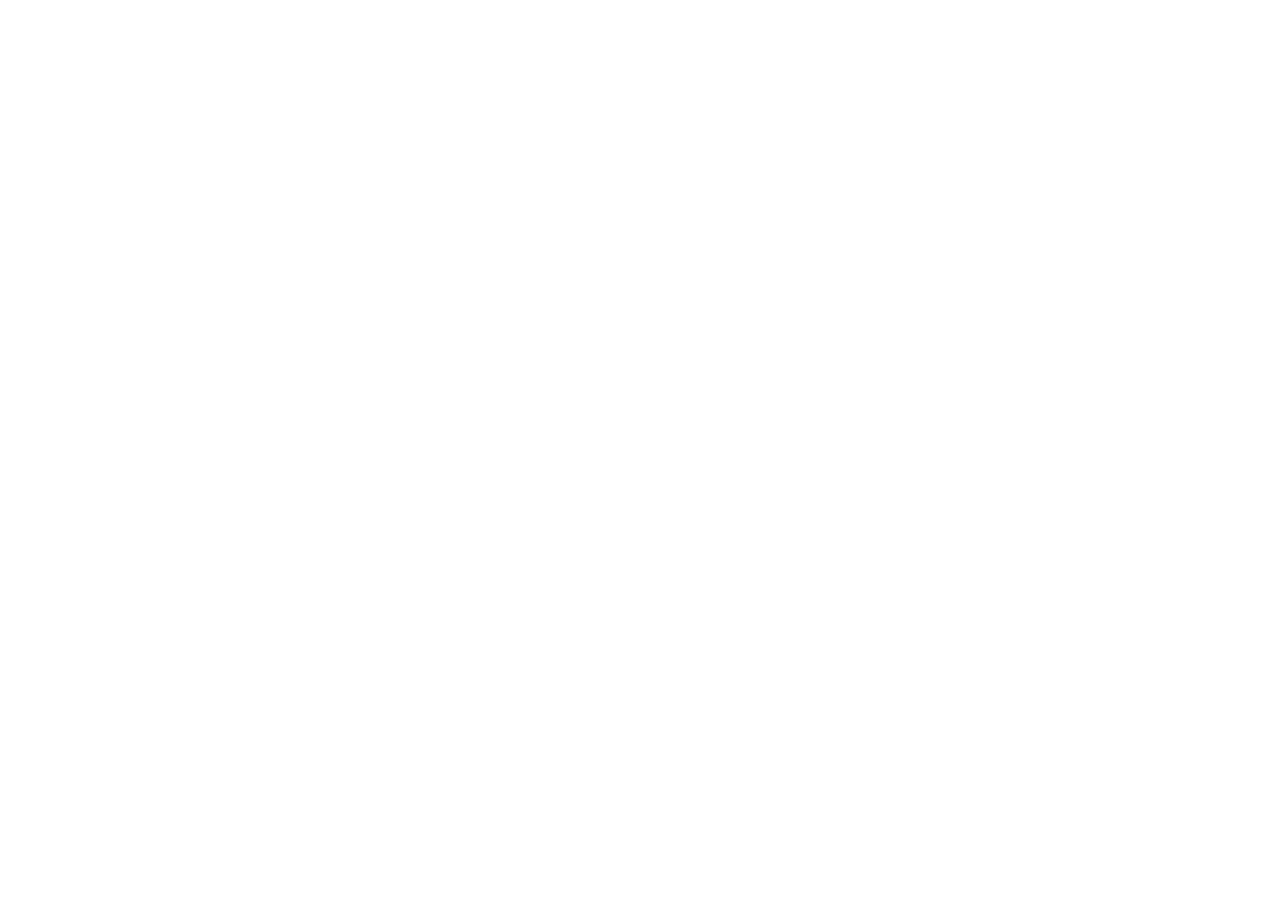
==== index.html @ 332cf7e0 "starter HTML file" ====
<!DOCTYPE html>
<html lang="en-US" id="page-top">
    <head>
        <meta http-equiv="Content-Type" content="text/html; charset=UTF-8">
        <title>Spark | A Single Page Microsite for Startups</title>
        <!-- stylesheets -->
        <link rel="stylesheet" href="" type="text/css">
        <!-- meta data -->
        <meta name="viewport" content="width=device-width, initial-scale=1.0">
        <meta name="description" content="Spark is a single page microsite for your startup, product or idea.">
        <!-- open graph data -->
        <meta property="og:type" content="website">
        <meta property="og:title" content="Spark - A Single Page Microsite for Startups">
        <meta property="og:description" content="Spark is a single page microsite for your startup, product or idea.">
        <meta property="og:url" content="http://spark.heavyheavy.com">
        <meta property="og:site_name" content="Spark">
        <meta property="og:image" content="">
        <!-- twitter card data -->
        <meta name="twitter:card" content="summary_large_image">
        <meta name="twitter:description" content="Spark is a single page microsite for your startup, product or idea.">
        <meta name="twitter:title" content="Spark - A Single Page Microsite for Startups">
        <meta name="twitter:site" content="@heavyheavyco">
        <meta name="twitter:domain" content="Heavy Heavy">
        <meta name="twitter:image:src" content="">
        <meta name="twitter:creator" content="@heavyheavyco">
        <!-- scripts -->
        <script src="" type="text/javascript"></script>
        <!-- Windows Mobile viewport patch -->
        <script>
            (function() {
                if (navigator.userAgent.match(/IEMobile\/10\.0/)) {
                    var msViewportStyle = document.createElement("style");
                    msViewportStyle.appendChild(
                        document.createTextNode("@-ms-viewport{width:auto!important}")
                    );
                    document.getElementsByTagName("head")[0].appendChild(msViewportStyle);
                }
            })();
        </script>
    </head>
    <body>
        
    </body>
</html>
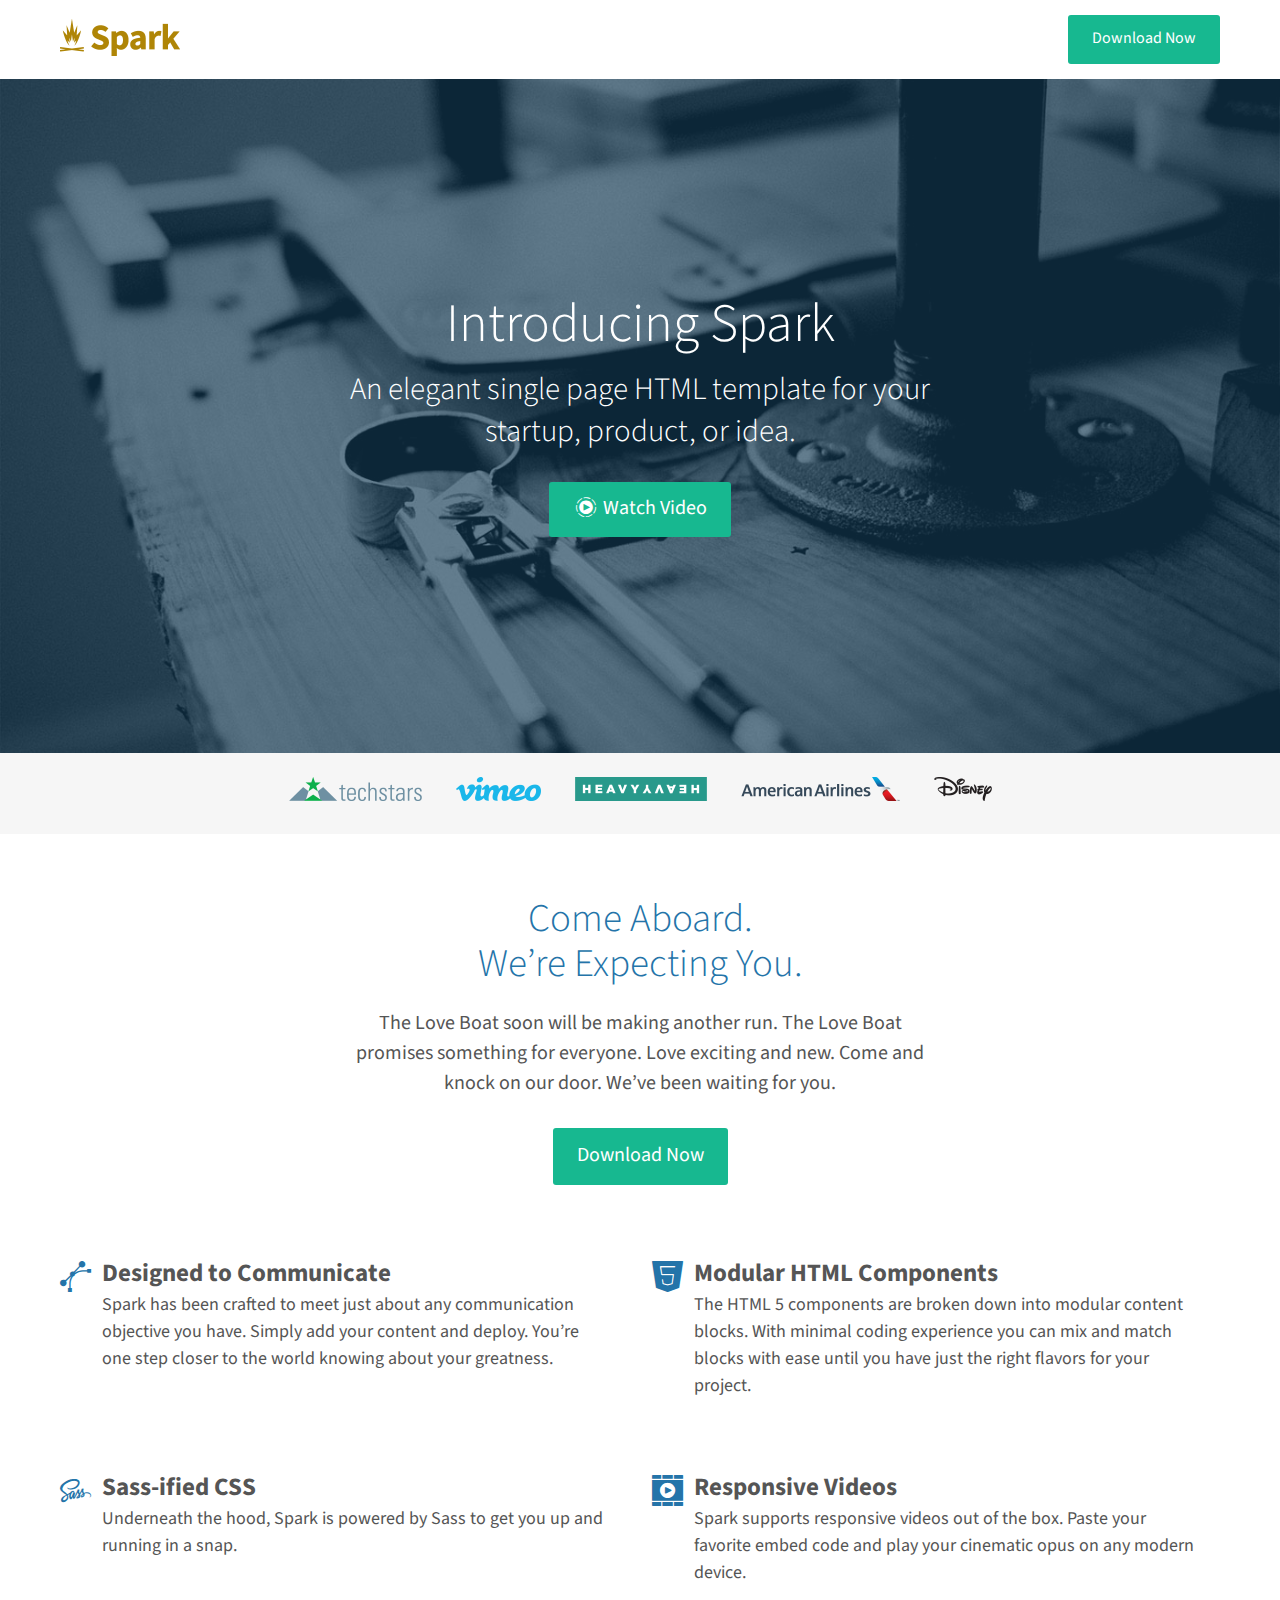
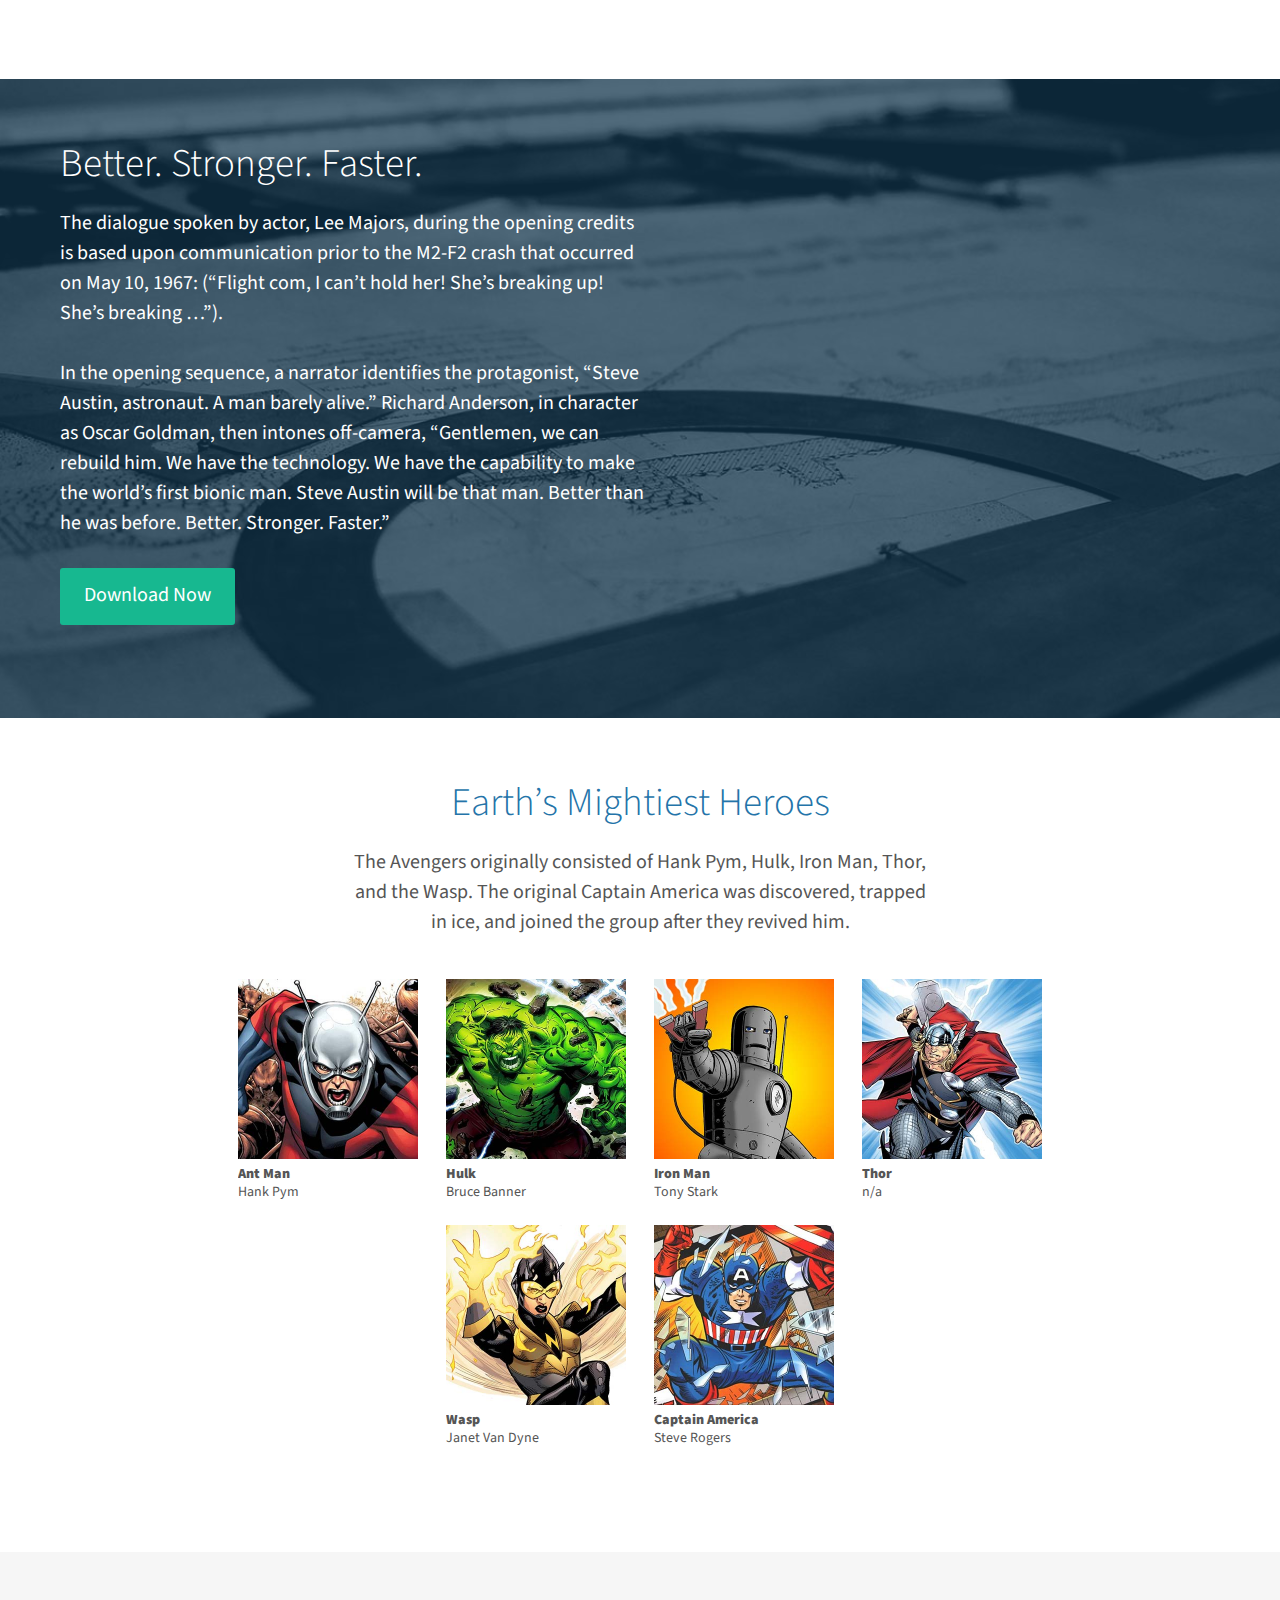
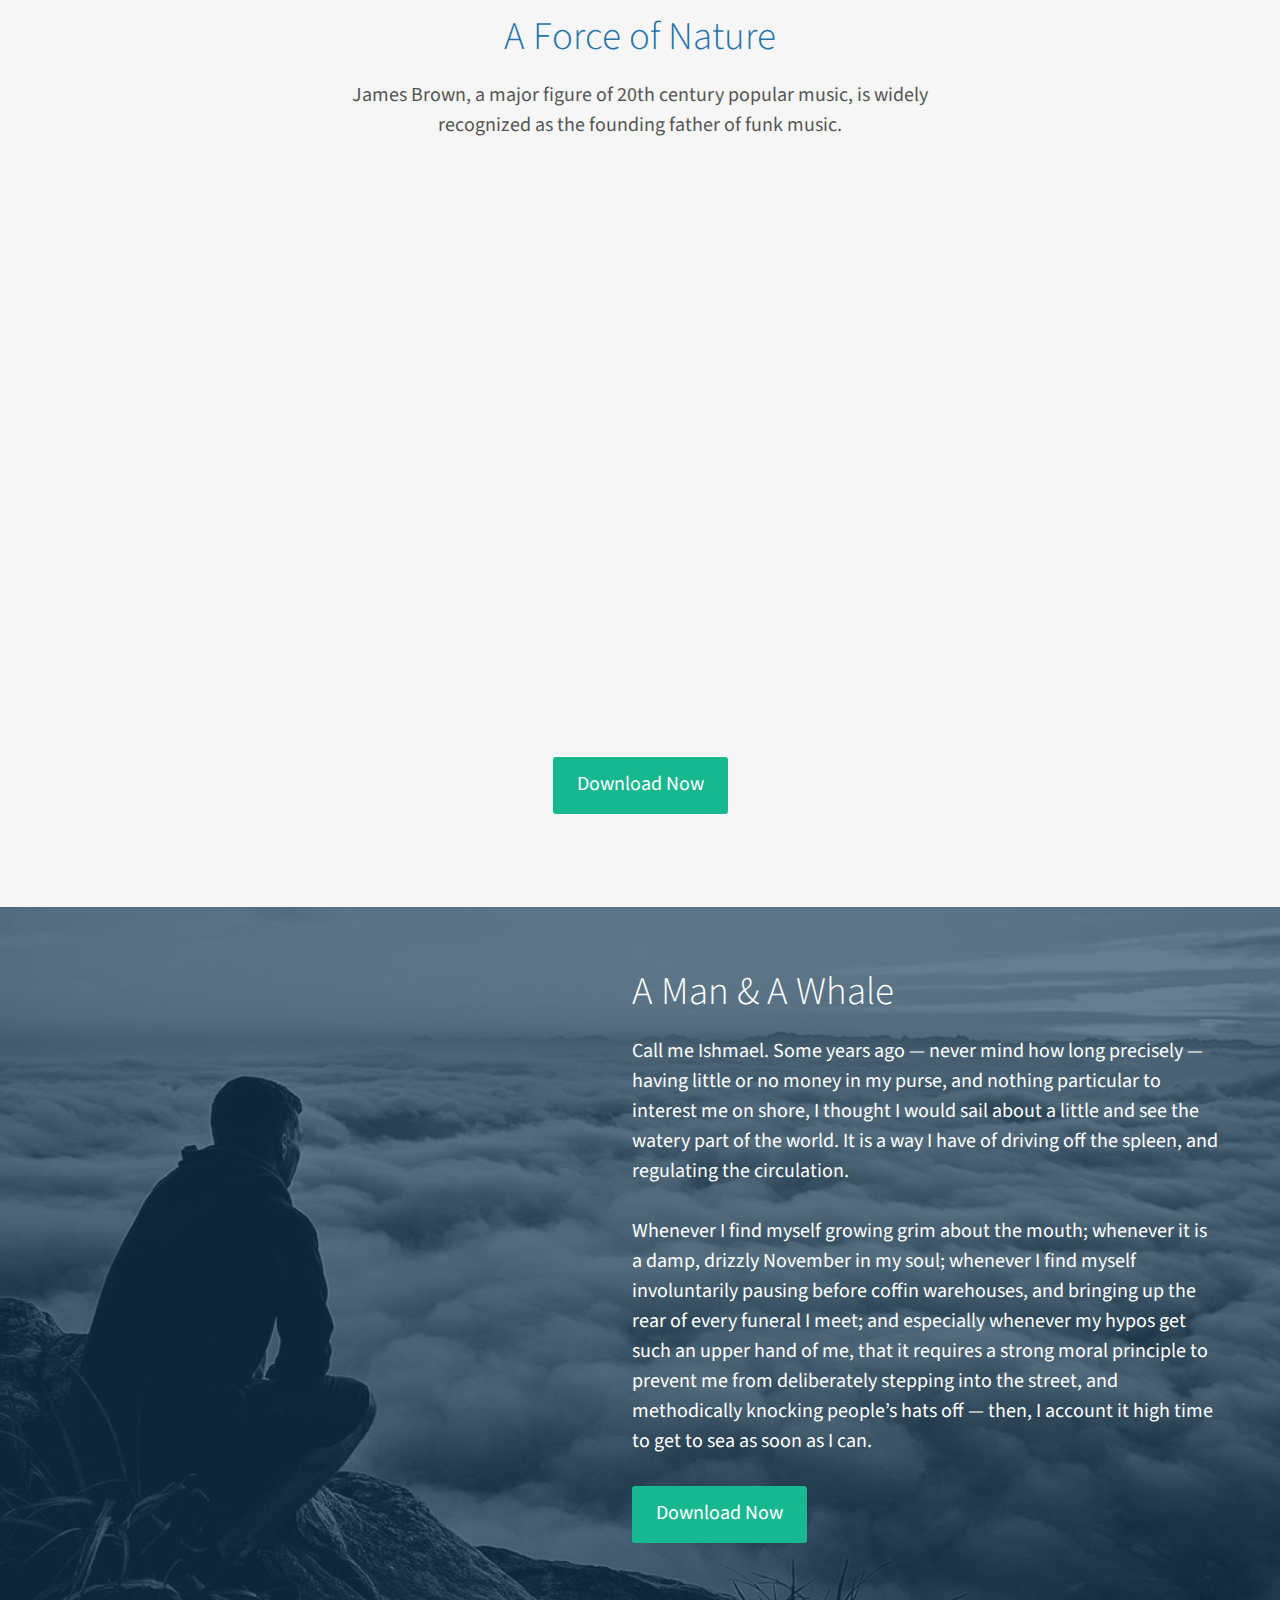
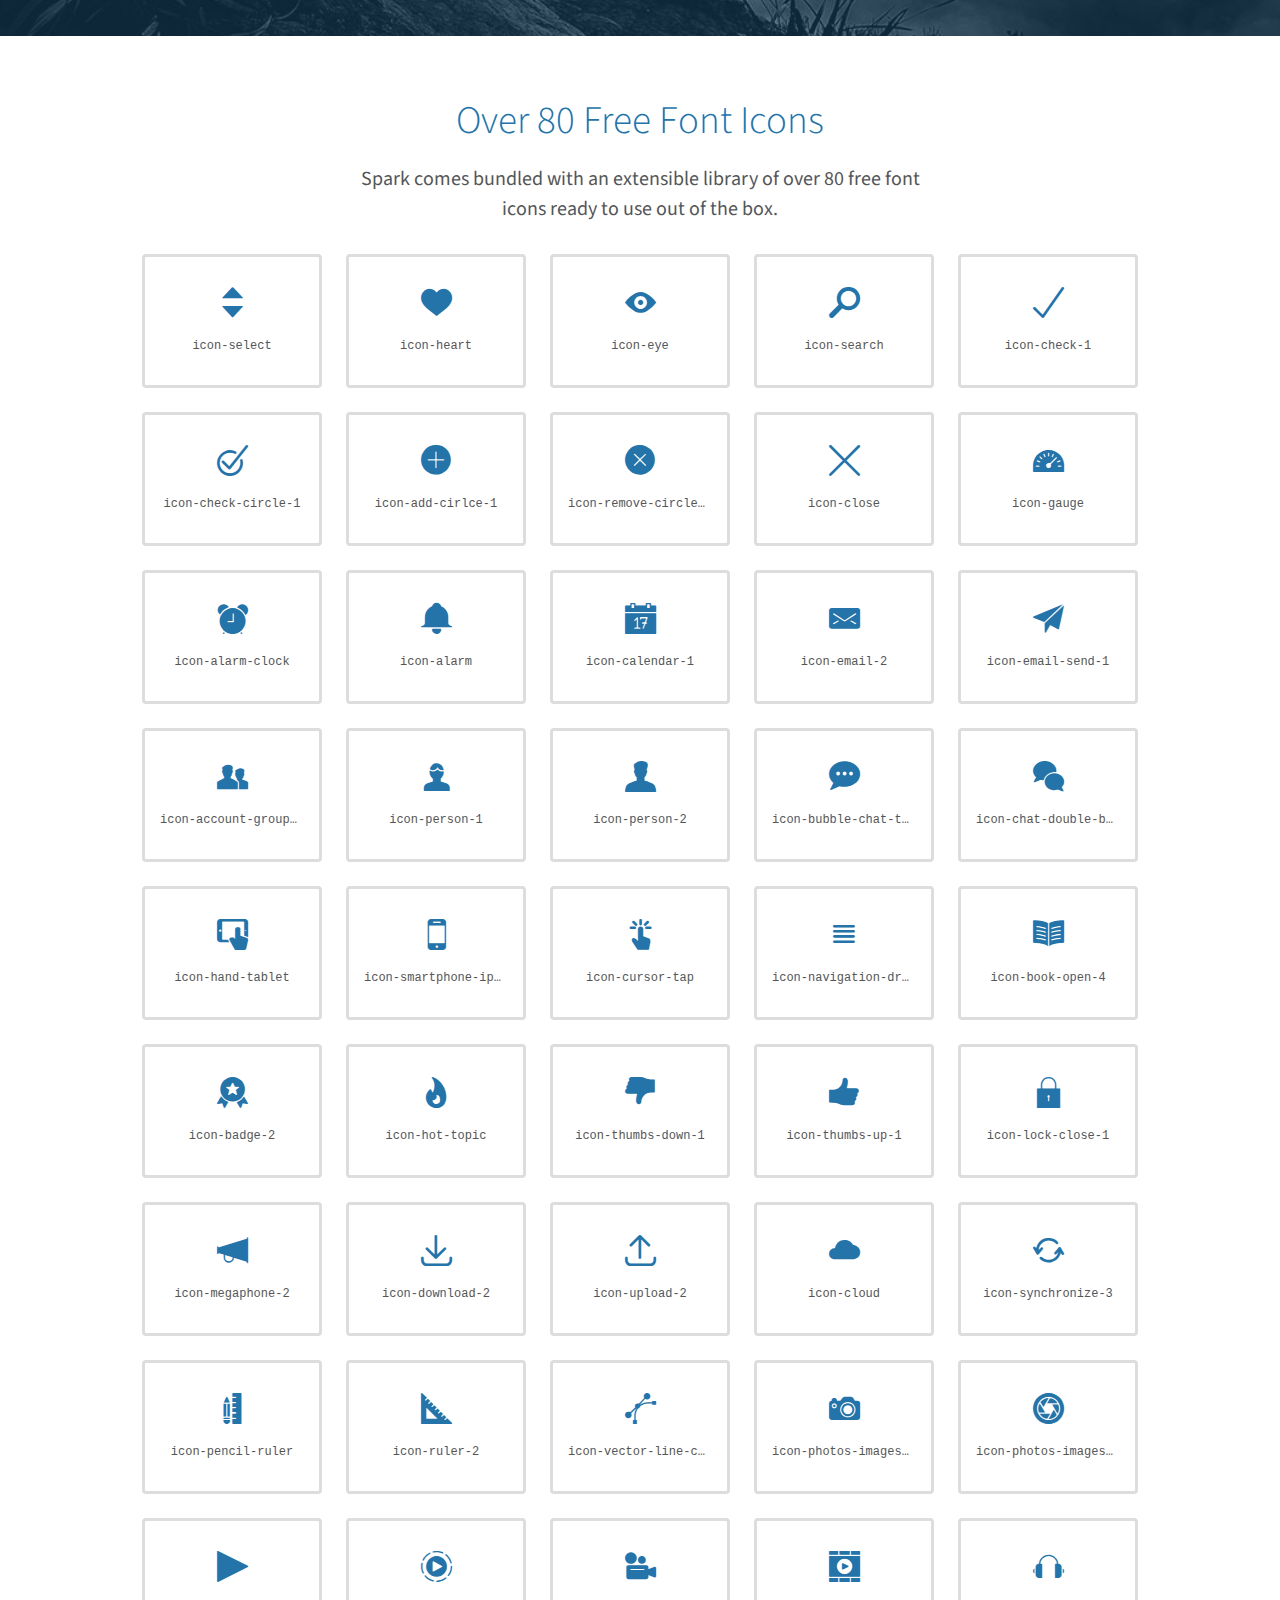
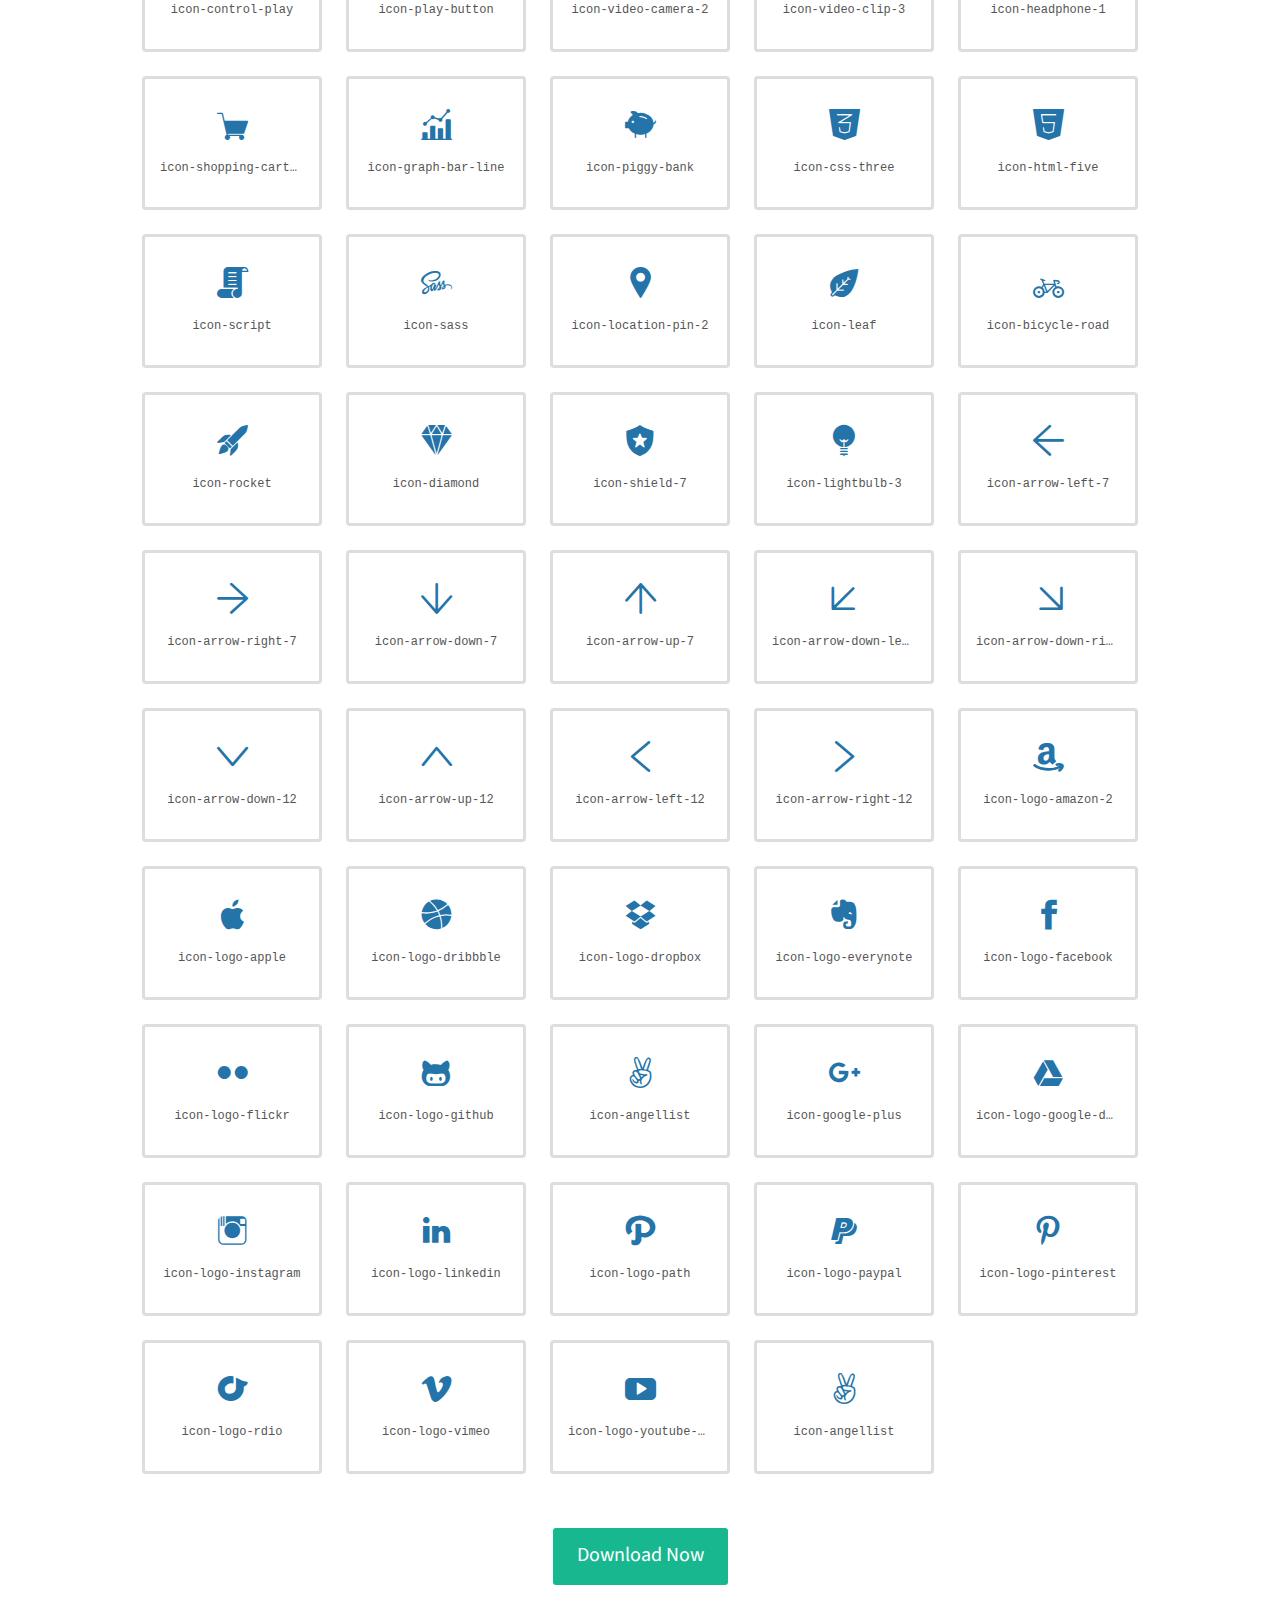
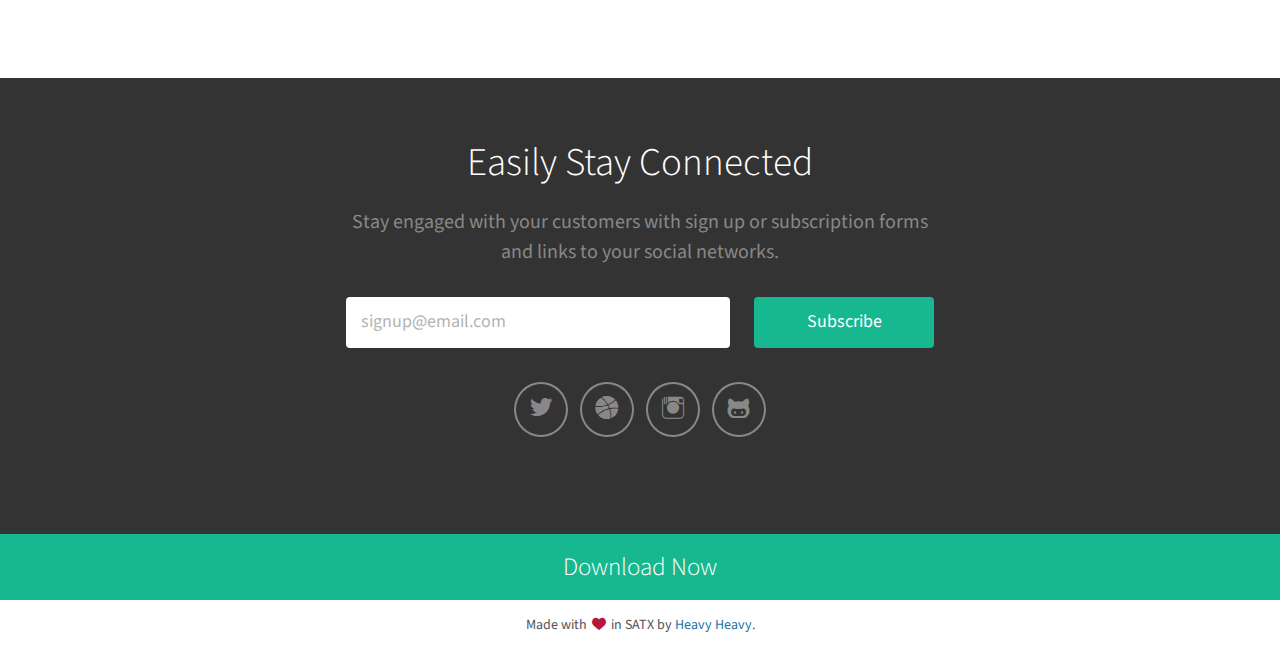
==== commit bfc78ae4: "spark v2 commit" ====
--- a/index.html
+++ b/index.html
@@ -4,7 +4,10 @@
         <meta http-equiv="Content-Type" content="text/html; charset=UTF-8">
         <title>Spark | A Single Page Microsite for Startups</title>
         <!-- stylesheets -->
-        <link rel="stylesheet" href="" type="text/css">
+        <link rel="stylesheet" href="assets/plugins/magnific-popup/magnific-popup.css" type="text/css">
+        <link rel="stylesheet" href="//fonts.googleapis.com/css?family=Source+Sans+Pro:400,300,400italic,700,700italic" type='text/css'>
+        <link rel="stylesheet" href="assets/fonts/sparkicons/style.css" type='text/css'>
+        <link rel="stylesheet" href="assets/css/main.min.css" type="text/css">
         <!-- meta data -->
         <meta name="viewport" content="width=device-width, initial-scale=1.0">
         <meta name="description" content="Spark is a single page microsite for your startup, product or idea.">
@@ -14,17 +17,17 @@
         <meta property="og:description" content="Spark is a single page microsite for your startup, product or idea.">
         <meta property="og:url" content="http://spark.heavyheavy.com">
         <meta property="og:site_name" content="Spark">
-        <meta property="og:image" content="">
+        <meta property="og:image" content="http://spark.heavyheavy.com/assets/images/img-og_spark-1200x628.jpg">
         <!-- twitter card data -->
         <meta name="twitter:card" content="summary_large_image">
         <meta name="twitter:description" content="Spark is a single page microsite for your startup, product or idea.">
         <meta name="twitter:title" content="Spark - A Single Page Microsite for Startups">
         <meta name="twitter:site" content="@heavyheavyco">
         <meta name="twitter:domain" content="Heavy Heavy">
-        <meta name="twitter:image:src" content="">
+        <meta name="twitter:image:src" content="http://spark.heavyheavy.com/assets/images/img-twitter_spark-1030x552.jpg">
         <meta name="twitter:creator" content="@heavyheavyco">
         <!-- scripts -->
-        <script src="" type="text/javascript"></script>
+        <script src="//ajax.googleapis.com/ajax/libs/jquery/1.11.3/jquery.min.js" type="text/javascript"></script>
         <!-- Windows Mobile viewport patch -->
         <script>
             (function() {
@@ -39,6 +42,637 @@
         </script>
     </head>
     <body>
-        
+        <!-- begin .site-header -->
+        <header role="banner" class="sm-chrome-gutter site-header">
+            <div class="masthead">
+                <a class="site-logo scroll-to" href="#page-top">Spark</a>
+                <a class="button primary-button masthead-button" href="https://github.com/erikford/spark" target="_blank">Download Now</a>
+            </div>
+        </header>
+        <!-- end .site-header -->
+
+        <!-- begin .hero-block -->
+        <section class="lrg-chrome-gutter hero-block">
+            <div class="hero-block-content">
+                <h1>Introducing Spark</h1>
+                <p>An elegant single page HTML template for your startup, product, or idea.</p>
+                <a class="button primary-button video-modal" href="https://vimeo.com/139011956"><span class="icon-play-button"></span> Watch Video</a>
+            </div>
+        </section>
+        <!-- end .hero-block -->
+
+        <!-- begin .logo-block -->
+        <section class="sm-chrome-gutter light-bg logo-block">
+            <ul class="logo-banner">
+                <li><img src="assets/images/logo_techstars-532x96.png" alt="Techstars"></li>
+                <li><img src="assets/images/logo_vimeo-340x96.png" alt="Vimeo"></li>
+                <li><img src="assets/images/logo_heavyheavy-528x96.png" alt="Heavy Heavy"></li>
+                <li><img src="assets/images/logo_americanairlines-636x96.png" alt="American Airlines"></li>
+                <li><img src="assets/images/logo_disney-232x96.png" alt="Disney"></li>
+            </ul>
+        </section>
+        <!-- end .logo-block -->
+
+        <!-- begin .center-block width .features-block -->
+        <section class="med-chrome-gutter center-block marcomm-content">
+            <div class="center-block-content">
+                <h2>Come Aboard.<br> We&rsquo;re Expecting You.</h2>
+                <p>The Love Boat soon will be making another run. The Love Boat promises something for everyone. Love exciting and new. Come and knock on our door. We&rsquo;ve been waiting for you.</p>
+                <p class="center-cta"><a class="button primary-button" href="https://github.com/erikford/spark" target="_blank">Download Now</a></p>
+                <!--<p>When the odds are against him and there is dangerous work to do, you bet your life Speed Racer he will see it through.</p>-->
+                <!--<p>In a freak mishap Ranger 3 and its pilot, Captain William Buck Rogers, are blown out of their trajectory into an orbit which freezes his life support systems and returns Buck Rogers to Earth five-hundred years later.</p>-->
+            </div>
+            <div class="features-block">
+                <div class="feature-item">
+                    <span class="icon-vector-line-curve"></span>
+                    <h3>Designed to Communicate</h3>
+                    <p>Spark has been crafted to meet just about any communication objective you have. Simply add your content and deploy. You&rsquo;re one step closer to the world knowing about your greatness.</p>
+                </div>
+                <div class="feature-item">
+                    <span class="icon-html-five"></span>
+                    <h3>Modular HTML Components</h3>
+                    <p>The HTML 5 components are broken down into modular content blocks. With minimal coding experience you can mix and match blocks with ease until you have just the right flavors for your project.</p>
+                </div>
+                <div class="feature-item">
+                    <span class="icon-sass"></span>
+                    <h3>Sass-ified CSS</h3>
+                    <p>Underneath the hood, Spark is powered by Sass to get you up and running in a snap.</p>
+                </div>
+                <div class="feature-item">
+                    <span class="icon-video-clip-3"></span>
+                    <h3>Responsive Videos</h3>
+                    <p>Spark supports responsive videos out of the box. Paste your favorite embed code and play your cinematic opus on any modern device.</p>
+                </div>
+            </div>
+        </section>
+        <!-- end .center-block -->
+
+        <!-- begin .left-block -->
+        <section class="med-chrome-gutter photo-bg left-block left-photo-bg marcomm-content">
+            <div class="left-block-content">
+                <h2>Better. Stronger. Faster.</h2>
+                <p>The dialogue spoken by actor, Lee Majors, during the opening credits is based upon communication prior to the M2-F2 crash that occurred on May 10, 1967: (<q>Flight com, I can&rsquo;t hold her! She&rsquo;s breaking up! She&rsquo;s breaking &hellip;</q>).</p>
+                <p>In the opening sequence, a narrator identifies the protagonist, <q>Steve Austin, astronaut. A man barely alive.</q> Richard Anderson, in character as Oscar Goldman, then intones off-camera, <q>Gentlemen, we can rebuild him. We have the technology. We have the capability to make the world&rsquo;s first bionic man. Steve Austin will be that man. Better than he was before. Better. Stronger. Faster.</q></p>
+                <p><a class="button primary-button" href="https://github.com/erikford/spark" target="_blank">Download Now</a></p>
+            </div>
+        </section>
+        <!-- end .left-block -->
+
+        <!-- begin .center-block with .team-block -->
+        <section class="med-chrome-gutter center-block marcomm-content">
+            <div class="center-block-content">
+                <h2>Earth&rsquo;s Mightiest Heroes</h2>
+                <p>The Avengers originally consisted of Hank Pym, Hulk, Iron Man, Thor, and the Wasp. The original Captain America was discovered, trapped in ice, and joined the group after they revived him.</p>
+            </div>
+            <ul class="team-block">
+                <li>
+                    <img src="assets/images/ant_man-360x360.jpg" alt="Ant Man">
+                    <span class="team-name">Ant Man</span>
+                    <span class="team-title">Hank Pym</span>
+                </li>
+                <li>
+                    <img src="assets/images/hulk-360x360.jpg" alt="Hulk">
+                    <span class="team-name">Hulk</span>
+                    <span class="team-title">Bruce Banner</span>
+                </li>
+                <li>
+                    <img src="assets/images/iron_man-360x360.jpg" alt="Iron Man">
+                    <span class="team-name">Iron Man</span>
+                    <span class="team-title">Tony Stark</span>
+                </li>
+                <li>
+                    <img src="assets/images/thor-360x360.jpg" alt="Thor">
+                    <span class="team-name">Thor</span>
+                    <span class="team-title">n/a</span>
+                </li>
+                <li>
+                    <img src="assets/images/wasp-360x360.jpg" alt="Wasp">
+                    <span class="team-name">Wasp</span>
+                    <span class="team-title">Janet Van Dyne</span>
+                </li>
+                <li>
+                    <img src="assets/images/captain_america-360x360.jpg" alt="Captain America">
+                    <span class="team-name">Captain America</span>
+                    <span class="team-title">Steve Rogers</span>
+                </li>
+            </ul>
+        </section>
+        <!-- end .center-block with .team-block -->
+
+        <!-- begin .center-block with .video-block -->
+        <section class="med-chrome-gutter light-bg center-block marcomm-content">
+            <div class="center-block-content">
+                <h2>A Force of Nature</h2>
+                <p>James Brown, a major figure of 20th century popular music, is widely recognized as the founding father of funk music.</p>
+            </div>
+            <div class="vid-block">
+                <iframe src="https://player.vimeo.com/video/45052672" width="500" height="281" frameborder="0" webkitallowfullscreen mozallowfullscreen allowfullscreen></iframe>
+            </div>
+            <p class="center-cta"><a class="button primary-button" href="https://github.com/erikford/spark" target="_blank">Download Now</a></p>
+        </section>
+        <!-- end .center-block with .video-block -->
+
+        <!-- begin .right-block -->
+        <section class="med-chrome-gutter photo-bg right-block right-photo-bg marcomm-content">
+            <div class="right-block-container">
+                <div class="right-block-content">
+                    <h2>A Man &amp; A Whale</h2>
+                    <p>Call me Ishmael. Some years ago &mdash; never mind how long precisely &mdash; having little or no money in my purse, and nothing particular to interest me on shore, I thought I would sail about a little and see the watery part of the world. It is a way I have of driving off the spleen, and regulating the circulation.</p>
+                    <p>Whenever I find myself growing grim about the mouth; whenever it is a damp, drizzly November in my soul; whenever I find myself involuntarily pausing before coffin warehouses, and bringing up the rear of every funeral I meet; and especially whenever my hypos get such an upper hand of me, that it requires a strong moral principle to prevent me from deliberately stepping into the street, and methodically knocking people&rsquo;s hats off &mdash; then, I account it high time to get to sea as soon as I can.</p>
+                    <p><a class="button primary-button" href="https://github.com/erikford/spark" target="_blank">Download Now</a></p>
+                </div>
+            </div>
+        </section>
+        <!-- end .right-block -->
+
+        <!-- begin .center-block with .small-grid-block -->
+        <section class="med-chrome-gutter center-block marcomm-content">
+            <div class="center-block-content">
+                <h2>Over 80 Free Font Icons</h2>
+                <p>Spark comes bundled with an extensible library of over 80 free font icons ready to use out of the box.</p>
+            </div>
+            <ul class="demo-icon-block small-grid-block">
+                <li>
+                    <span class="icon-select"></span>
+                    <span class="screen-reader-text">Select</span>
+                    <span class="demo-code">icon-select</span>
+                </li>
+                <li>
+                    <span class="icon-heart"></span>
+                    <span class="screen-reader-text">Heart</span>
+                    <span class="demo-code">icon-heart</span>
+                </li>
+                <li>
+                    <span class="icon-eye"></span>
+                    <span class="screen-reader-text">Eye</span>
+                    <span class="demo-code">icon-eye</span>
+                </li>
+                <li>
+                    <span class="icon-search"></span>
+                    <span class="screen-reader-text">Search</span>
+                    <span class="demo-code">icon-search</span>
+                </li>
+                <li>
+                    <span class="icon-check-1"></span>
+                    <span class="screen-reader-text">Check 1</span>
+                    <span class="demo-code">icon-check-1</span>
+                </li>
+                <li>
+                    <span class="icon-check-circle-1"></span>
+                    <span class="screen-reader-text">Check Circl 1</span>
+                    <span class="demo-code">icon-check-circle-1</span>
+                </li>
+                <li>
+                    <span class="icon-add-circle-1"></span>
+                    <span class="screen-reader-text">Add Circle 1</span>
+                    <span class="demo-code">icon-add-cirlce-1</span>
+                </li>
+                <li>
+                    <span class="icon-remove-circle-1"></span>
+                    <span class="screen-reader-text">Remove Circle 1</span>
+                    <span class="demo-code">icon-remove-circle-1</span>
+                </li>
+                <li>
+                    <span class="icon-close"></span>
+                    <span class="screen-reader-text">Close</span>
+                    <span class="demo-code">icon-close</span>
+                </li>
+                <li>
+                    <span class="icon-gauge"></span>
+                    <span class="screen-reader-text">Gauge</span>
+                    <span class="demo-code">icon-gauge</span>
+                </li>
+                <li>
+                    <span class="icon-alarm-clock"></span>
+                    <span class="screen-reader-text">Alarm Clock</span>
+                    <span class="demo-code">icon-alarm-clock</span>
+                </li>
+                <li>
+                    <span class="icon-alarm"></span>
+                    <span class="screen-reader-text">Alarm</span>
+                    <span class="demo-code">icon-alarm</span>
+                </li>
+                <li>
+                    <span class="icon-calendar-1"></span>
+                    <span class="screen-reader-text">Calendar 1</span>
+                    <span class="demo-code">icon-calendar-1</span>
+                </li>
+                <li>
+                    <span class="icon-email-2"></span>
+                    <span class="screen-reader-text">Email 2</span>
+                    <span class="demo-code">icon-email-2</span>
+                </li>
+                <li>
+                    <span class="icon-email-send-1"></span>
+                    <span class="screen-reader-text">Email Send 1</span>
+                    <span class="demo-code">icon-email-send-1</span>
+                </li>
+                <li>
+                    <span class="icon-account-group-5"></span>
+                    <span class="screen-reader-text">Account Group 5</span>
+                    <span class="demo-code">icon-account-group-5</span>
+                </li>
+                <li>
+                    <span class="icon-person-1"></span>
+                    <span class="screen-reader-text">Person 1</span>
+                    <span class="demo-code">icon-person-1</span>
+                </li>
+                <li>
+                    <span class="icon-person-2"></span>
+                    <span class="screen-reader-text">Person 2</span>
+                    <span class="demo-code">icon-person-2</span>
+                </li>
+                <li>
+                    <span class="icon-bubble-chat-typing-3"></span>
+                    <span class="screen-reader-text">Bubble Chat Typing 3</span>
+                    <span class="demo-code">icon-bubble-chat-typing-3</span>
+                </li>
+                <li>
+                    <span class="icon-chat-double-bubble-4"></span>
+                    <span class="screen-reader-text">Chat Double Bubble 4</span>
+                    <span class="demo-code">icon-chat-double-bubble-4</span>
+                </li>
+                <li>
+                    <span class="icon-hand-tablet"></span>
+                    <span class="screen-reader-text">Hand Tablet</span>
+                    <span class="demo-code">icon-hand-tablet</span>
+                </li>
+                <li>
+                    <span class="icon-smartphone-iphone"></span>
+                    <span class="screen-reader-text">Smartphone iPhone</span>
+                    <span class="demo-code">icon-smartphone-iphone</span>
+                </li>
+                <li>
+                    <span class="icon-cursor-tap"></span>
+                    <span class="screen-reader-text">Cursor Tap</span>
+                    <span class="demo-code">icon-cursor-tap</span>
+                </li>
+                <li>
+                    <span class="icon-navigation-drawer-1"></span>
+                    <span class="screen-reader-text">Navigation Drawer 1</span>
+                    <span class="demo-code">icon-navigation-drawer-1</span>
+                </li>
+                <li>
+                    <span class="icon-book-open-4"></span>
+                    <span class="screen-reader-text">Book Open 4</span>
+                    <span class="demo-code">icon-book-open-4</span>
+                </li>
+                <li>
+                    <span class="icon-badge-2"></span>
+                    <span class="screen-reader-text">Badge 2</span>
+                    <span class="demo-code">icon-badge-2</span>
+                </li>
+                <li>
+                    <span class="icon-hot-topic"></span>
+                    <span class="screen-reader-text">Hot Topic</span>
+                    <span class="demo-code">icon-hot-topic</span>
+                </li>
+                <li>
+                    <span class="icon-thumbs-down-1"></span>
+                    <span class="screen-reader-text">Thumbs Down 1</span>
+                    <span class="demo-code">icon-thumbs-down-1</span>
+                </li>
+                <li>
+                    <span class="icon-thumbs-up-1"></span>
+                    <span class="screen-reader-text">Thumbs Up 1</span>
+                    <span class="demo-code">icon-thumbs-up-1</span>
+                </li>
+                <li>
+                    <span class="icon-lock-close-1"></span>
+                    <span class="screen-reader-text">Lock Close 1</span>
+                    <span class="demo-code">icon-lock-close-1</span>
+                </li>
+                <li>
+                    <span class="icon-megaphone-2"></span>
+                    <span class="screen-reader-text">Megaphone 2</span>
+                    <span class="demo-code">icon-megaphone-2</span>
+                </li>
+                <li>
+                    <span class="icon-download-2"></span>
+                    <span class="screen-reader-text">Download 2</span>
+                    <span class="demo-code">icon-download-2</span>
+                </li>
+                <li>
+                    <span class="icon-upload-2"></span>
+                    <span class="screen-reader-text">Upload 2</span>
+                    <span class="demo-code">icon-upload-2</span>
+                </li>
+                <li>
+                    <span class="icon-cloud"></span>
+                    <span class="screen-reader-text">Cloud</span>
+                    <span class="demo-code">icon-cloud</span>
+                </li>
+                <li>
+                    <span class="icon-synchronize-3"></span>
+                    <span class="screen-reader-text">Synchronize 3</span>
+                    <span class="demo-code">icon-synchronize-3</span>
+                </li>
+                <li>
+                    <span class="icon-pencil-ruler"></span>
+                    <span class="screen-reader-text">Pencil Ruler</span>
+                    <span class="demo-code">icon-pencil-ruler</span>
+                </li>
+                <li>
+                    <span class="icon-ruler-2"></span>
+                    <span class="screen-reader-text">Ruler 2</span>
+                    <span class="demo-code">icon-ruler-2</span>
+                </li>
+                <li>
+                    <span class="icon-vector-line-curve"></span>
+                    <span class="screen-reader-text">Vector Line Curve</span>
+                    <span class="demo-code">icon-vector-line-curve</span>
+                </li>
+                <li>
+                    <span class="icon-photos-images_camera-2"></span>
+                    <span class="screen-reader-text">Photos Images Camera 2</span>
+                    <span class="demo-code">icon-photos-images_camera-2</span>
+                </li>
+                <li>
+                    <span class="icon-photos-images_exposure-level"></span>
+                    <span class="screen-reader-text">Photos Images Exposure Level</span>
+                    <span class="demo-code">icon-photos-images_exposure-level</span>
+                </li>
+                <li>
+                    <span class="icon-control-play"></span>
+                    <span class="screen-reader-text">Control Play</span>
+                    <span class="demo-code">icon-control-play</span>
+                </li>
+                <li>
+                    <span class="icon-play-button"></span>
+                    <span class="screen-reader-text">Play Button</span>
+                    <span class="demo-code">icon-play-button</span>
+                </li>
+                <li>
+                    <span class="icon-video-camera-2"></span>
+                    <span class="screen-reader-text">Video Camera 2</span>
+                    <span class="demo-code">icon-video-camera-2</span>
+                </li>
+                <li>
+                    <span class="icon-video-clip-3"></span>
+                    <span class="screen-reader-text">Video Clip 3</span>
+                    <span class="demo-code">icon-video-clip-3</span>
+                </li>
+                <li>
+                    <span class="icon-headphone-1"></span>
+                    <span class="screen-reader-text">Headphone 1</span>
+                    <span class="demo-code">icon-headphone-1</span>
+                </li>
+                <li>
+                    <span class="icon-shopping-cart-4"></span>
+                    <span class="screen-reader-text">Shopping Cart 4</span>
+                    <span class="demo-code">icon-shopping-cart-4</span>
+                </li>
+                <li>
+                    <span class="icon-graph-bar-line"></span>
+                    <span class="screen-reader-text">Graph Bar Line</span>
+                    <span class="demo-code">icon-graph-bar-line</span>
+                </li>
+                <li>
+                    <span class="icon-piggy-bank"></span>
+                    <span class="screen-reader-text">Piggy Bank</span>
+                    <span class="demo-code">icon-piggy-bank</span>
+                </li>
+                <li>
+                    <span class="icon-css-three"></span>
+                    <span class="screen-reader-text">CSS 3</span>
+                    <span class="demo-code">icon-css-three</span>
+                </li>
+                <li>
+                    <span class="icon-html-five"></span>
+                    <span class="screen-reader-text">HTML 5</span>
+                    <span class="demo-code">icon-html-five</span>
+                </li>
+                <li>
+                    <span class="icon-script"></span>
+                    <span class="screen-reader-text">Script</span>
+                    <span class="demo-code">icon-script</span>
+                </li>
+                <li>
+                    <span class="icon-sass"></span>
+                    <span class="screen-reader-text">Sass</span>
+                    <span class="demo-code">icon-sass</span>
+                </li>
+                <li>
+                    <span class="icon-location-pin-2"></span>
+                    <span class="screen-reader-text">Location Pin 2</span>
+                    <span class="demo-code">icon-location-pin-2</span>
+                </li>
+                <li>
+                    <span class="icon-leaf"></span>
+                    <span class="screen-reader-text">Leaf</span>
+                    <span class="demo-code">icon-leaf</span>
+                </li>
+                <li>
+                    <span class="icon-bicycle-road"></span>
+                    <span class="screen-reader-text">Bicycle Road</span>
+                    <span class="demo-code">icon-bicycle-road</span>
+                </li>
+                <li>
+                    <span class="icon-rocket"></span>
+                    <span class="screen-reader-text">Rocket</span>
+                    <span class="demo-code">icon-rocket</span>
+                </li>
+                <li>
+                    <span class="icon-diamond"></span>
+                    <span class="screen-reader-text">Diamond</span>
+                    <span class="demo-code">icon-diamond</span>
+                </li>
+                <li>
+                    <span class="icon-shield-7"></span>
+                    <span class="screen-reader-text">Shield 7</span>
+                    <span class="demo-code">icon-shield-7</span>
+                </li>
+                <li>
+                    <span class="icon-lightbulb-3"></span>
+                    <span class="screen-reader-text">Lightbulb 3</span>
+                    <span class="demo-code">icon-lightbulb-3</span>
+                </li>
+                <li>
+                    <span class="icon-arrow-left-7"></span>
+                    <span class="screen-reader-text">Arrow Left 7</span>
+                    <span class="demo-code">icon-arrow-left-7</span>
+                </li>
+                <li>
+                    <span class="icon-arrow-right-7"></span>
+                    <span class="screen-reader-text">Arrow Right 7</span>
+                    <span class="demo-code">icon-arrow-right-7</span>
+                </li>
+                <li>
+                    <span class="icon-arrow-down-7"></span>
+                    <span class="screen-reader-text">Arrow Down 7</span>
+                    <span class="demo-code">icon-arrow-down-7</span>
+                </li>
+                <li>
+                    <span class="icon-arrow-up-7"></span>
+                    <span class="screen-reader-text">Arrow Up 7</span>
+                    <span class="demo-code">icon-arrow-up-7</span>
+                </li>
+                <li>
+                    <span class="icon-arrow-down-left-7"></span>
+                    <span class="screen-reader-text">Arrow Down Left 7</span>
+                    <span class="demo-code">icon-arrow-down-left-7</span>
+                </li>
+                <li>
+                    <span class="icon-arrow-down-right-7"></span>
+                    <span class="screen-reader-text">Arrow Down Right 7</span>
+                    <span class="demo-code">icon-arrow-down-right-7</span>
+                </li>
+                <li>
+                    <span class="icon-arrow-down-12"></span>
+                    <span class="screen-reader-text">Arrow Down 12</span>
+                    <span class="demo-code">icon-arrow-down-12</span>
+                </li>
+                <li>
+                    <span class="icon-arrow-up-12"></span>
+                    <span class="screen-reader-text">Arrow Up 12</span>
+                    <span class="demo-code">icon-arrow-up-12</span>
+                </li>
+                <li>
+                    <span class="icon-arrow-left-12"></span>
+                    <span class="screen-reader-text">Arrow Left 12</span>
+                    <span class="demo-code">icon-arrow-left-12</span>
+                </li>
+                <li>
+                    <span class="icon-arrow-right-12"></span>
+                    <span class="screen-reader-text">Arrow Right 12</span>
+                    <span class="demo-code">icon-arrow-right-12</span>
+                </li>
+                <li>
+                    <span class="icon-logo-amazon-2"></span>
+                    <span class="screen-reader-text">Logo Amazon 2</span>
+                    <span class="demo-code">icon-logo-amazon-2</span>
+                </li>
+                <li>
+                    <span class="icon-logo-apple"></span>
+                    <span class="screen-reader-text">Logo Apple</span>
+                    <span class="demo-code">icon-logo-apple</span>
+                </li>
+                <li>
+                    <span class="icon-logo-dribbble"></span>
+                    <span class="screen-reader-text">Logo Dribbble</span>
+                    <span class="demo-code">icon-logo-dribbble</span>
+                </li>
+                <li>
+                    <span class="icon-logo-dropbox"></span>
+                    <span class="screen-reader-text">Logo Dropbox</span>
+                    <span class="demo-code">icon-logo-dropbox</span>
+                </li>
+                <li>
+                    <span class="icon-logo-everynote"></span>
+                    <span class="screen-reader-text">Logo Evernote</span>
+                    <span class="demo-code">icon-logo-everynote</span>
+                </li>
+                <li>
+                    <span class="icon-logo-facebook"></span>
+                    <span class="screen-reader-text">Logo Facebook</span>
+                    <span class="demo-code">icon-logo-facebook</span>
+                </li>
+                <li>
+                    <span class="icon-logo-flickr"></span>
+                    <span class="screen-reader-text">Logo Flickr</span>
+                    <span class="demo-code">icon-logo-flickr</span>
+                </li>
+                <li>
+                    <span class="icon-logo-github"></span>
+                    <span class="screen-reader-text">Logo Github</span>
+                    <span class="demo-code">icon-logo-github</span>
+                </li>
+                <li>
+                    <span class="icon-angellist"></span>
+                    <span class="screen-reader-text">AngelList</span>
+                    <span class="demo-code">icon-angellist</span>
+                </li>
+                <li>
+                    <span class="icon-google-plus"></span>
+                    <span class="screen-reader-text">Google Plus</span>
+                    <span class="demo-code">icon-google-plus</span>
+                </li>
+                <li>
+                    <span class="icon-logo-google-drive"></span>
+                    <span class="screen-reader-text">Logo Google Drive</span>
+                    <span class="demo-code">icon-logo-google-drive</span>
+                </li>
+                <li>
+                    <span class="icon-logo-instagram"></span>
+                    <span class="screen-reader-text">Logo Instagram</span>
+                    <span class="demo-code">icon-logo-instagram</span>
+                </li>
+                <li>
+                    <span class="icon-logo-linkedin"></span>
+                    <span class="screen-reader-text">Logo Linkedin</span>
+                    <span class="demo-code">icon-logo-linkedin</span>
+                </li>
+                <li>
+                    <span class="icon-logo-path"></span>
+                    <span class="screen-reader-text">Logo Path</span>
+                    <span class="demo-code">icon-logo-path</span>
+                </li>
+                <li>
+                    <span class="icon-logo-paypal"></span>
+                    <span class="screen-reader-text">Logo PayPal</span>
+                    <span class="demo-code">icon-logo-paypal</span>
+                </li>
+                <li>
+                    <span class="icon-logo-pinterest"></span>
+                    <span class="screen-reader-text">Logo Pinterest</span>
+                    <span class="demo-code">icon-logo-pinterest</span>
+                </li>
+                <li>
+                    <span class="icon-logo-rdio"></span>
+                    <span class="screen-reader-text">Logo Rdio</span>
+                    <span class="demo-code">icon-logo-rdio</span>
+                </li>
+                <li>
+                    <span class="icon-logo-vimeo"></span>
+                    <span class="screen-reader-text">Logo Vimeo</span>
+                    <span class="demo-code">icon-logo-vimeo</span>
+                </li>
+                <li>
+                    <span class="icon-logo-youtube-clip"></span>
+                    <span class="screen-reader-text">Logo YouTube Clip</span>
+                    <span class="demo-code">icon-logo-youtube-clip</span>
+                </li>
+                <li>
+                    <span class="icon-angellist"></span>
+                    <span class="screen-reader-text">AngelList</span>
+                    <span class="demo-code">icon-angellist</span>
+                </li>
+            </ul>
+            <p class="center-cta"><a class="button primary-button" href="https://github.com/erikford/spark" target="_blank">Download Now</a></p>
+        </section>
+        <!-- end .center-block with .small-grid-block -->
+
+        <!-- begin .center-block with .engagement-form & .social-block -->
+        <section class="med-chrome-gutter dark-bg center-block marcomm-content">
+            <div class="center-block-content">
+                <h2>Easily Stay Connected</h2>
+                <p>Stay engaged with your customers with sign up or subscription forms and links to your social networks.</p>
+            </div>
+            <form class="engagement-form">
+				<label>Subscribe to Our Newsletter</label>
+				<input type="email" placeholder="signup@email.com">
+				<input type="submit" value="Subscribe">
+			</form>
+			<ul class="social-block">
+				<li><a href="https://twitter.com/heavyheavyco" target="_blank"><span class="screen-reader-text">Twitter</span></a></li>
+				<li><a href="https://dribbble.com/heavyheavy" target="_blank"><span class="screen-reader-text">Dribbble</span></a></li>
+				<li><a href="https://instagram.com/heavyheavyco" target="_blank"><span class="screen-reader-text">Instagram</span></a></li>
+				<li><a href="https://github.com/erikford" target="_blank"><span class="screen-reader-text">Github</span></a></li>
+			</ul>
+        </section>
+        <!-- end .center-block with .engagement-form & .social-block -->
+
+        <!-- begin .full-button -->
+        <a class="full-button" href="https://github.com/erikford/spark" target="_blank">Download Now</a>
+        <!-- end .full-button -->
+
+        <!-- begin .site-footer -->
+        <footer role="contentinfo" class="sm-chrome-gutter site-footer">
+			<div class="col-8-wrapper">
+				<p>Made with <i class="icon-heart"></i><span class="screen-reader-text"> love</span> in SATX by <a href="http://heavyheavy.com" target="_blank">Heavy Heavy</a>.</p>
+			</div>
+		</footer>
+		<!-- end .site-footer -->
+        <script src="assets/js/spark.min.js"></script>
     </body>
 </html>--- a/assets/fonts/sparkicons/style.css
+++ b/assets/fonts/sparkicons/style.css
@@ -0,0 +1,294 @@
+@font-face {
+    font-family: 'Sparkicons';
+    src:    url('fonts/Sparkicons.eot?7hedwl');
+    src:    url('fonts/Sparkicons.eot?7hedwl#iefix') format('embedded-opentype'),
+        url('fonts/Sparkicons.ttf?7hedwl') format('truetype'),
+        url('fonts/Sparkicons.woff?7hedwl') format('woff'),
+        url('fonts/Sparkicons.svg?7hedwl#Sparkicons') format('svg');
+    font-weight: normal;
+    font-style: normal;
+}
+
+[class^="icon-"], [class*=" icon-"] {
+    /* use !important to prevent issues with browser extensions that change fonts */
+    font-family: 'Sparkicons' !important;
+    speak: none;
+    font-style: normal;
+    font-weight: normal;
+    font-variant: normal;
+    text-transform: none;
+    line-height: 1;
+
+    /* Better Font Rendering =========== */
+    -webkit-font-smoothing: antialiased;
+    -moz-osx-font-smoothing: grayscale;
+}
+
+.icon-select:before {
+    content: "\e900";
+}
+.icon-heart:before {
+    content: "\e605";
+}
+.icon-eye:before {
+    content: "\e609";
+}
+.icon-angellist:before {
+    content: "\e60a";
+}
+.icon-sass:before {
+    content: "\e60b";
+}
+.icon-google-plus:before {
+    content: "\e60c";
+}
+.icon-search:before {
+    content: "\e606";
+}
+.icon-check-1:before {
+    content: "\e652";
+}
+.icon-check-circle-1:before {
+    content: "\e654";
+}
+.icon-close:before {
+    content: "\e902";
+}
+.icon-gauge:before {
+    content: "\e60e";
+}
+.icon-alarm-clock:before {
+    content: "\e615";
+}
+.icon-alarm:before {
+    content: "\e60f";
+}
+.icon-calendar-1:before {
+    content: "\e600";
+}
+.icon-email-2:before {
+    content: "\e61a";
+}
+.icon-email-send-1:before {
+    content: "\e603";
+}
+.icon-account-group-5:before {
+    content: "\e616";
+}
+.icon-person-1:before {
+    content: "\e617";
+}
+.icon-person-2:before {
+    content: "\e618";
+}
+.icon-bubble-chat-typing-3:before {
+    content: "\e619";
+}
+.icon-chat-double-bubble-4:before {
+    content: "\e61b";
+}
+.icon-hand-tablet:before {
+    content: "\e61c";
+}
+.icon-smartphone-iphone:before {
+    content: "\e61e";
+}
+.icon-cursor-tap:before {
+    content: "\e61f";
+}
+.icon-navigation-drawer-1:before {
+    content: "\e607";
+}
+.icon-book-open-4:before {
+    content: "\e620";
+}
+.icon-badge-2:before {
+    content: "\e624";
+}
+.icon-hot-topic:before {
+    content: "\e625";
+}
+.icon-thumbs-down-1:before {
+    content: "\e626";
+}
+.icon-thumbs-up-1:before {
+    content: "\e627";
+}
+.icon-lock-close-1:before {
+    content: "\e621";
+}
+.icon-megaphone-2:before {
+    content: "\e60d";
+}
+.icon-download-2:before {
+    content: "\e610";
+}
+.icon-upload-2:before {
+    content: "\e622";
+}
+.icon-cloud:before {
+    content: "\e628";
+}
+.icon-synchronize-3:before {
+    content: "\e623";
+}
+.icon-add-circle-1:before {
+    content: "\e612";
+}
+.icon-remove-circle-1:before {
+    content: "\e613";
+}
+.icon-pencil-ruler:before {
+    content: "\e629";
+}
+.icon-ruler-2:before {
+    content: "\e62a";
+}
+.icon-vector-line-curve:before {
+    content: "\e62b";
+}
+.icon-photos-images_camera-2:before {
+    content: "\e62c";
+}
+.icon-photos-images_exposure-level:before {
+    content: "\e62f";
+}
+.icon-control-play:before {
+    content: "\e901";
+}
+.icon-play-button:before {
+    content: "\e655";
+}
+.icon-video-camera-2:before {
+    content: "\e62d";
+}
+.icon-video-clip-3:before {
+    content: "\e653";
+}
+.icon-headphone-1:before {
+    content: "\e630";
+}
+.icon-shopping-cart-4:before {
+    content: "\e633";
+}
+.icon-graph-bar-line:before {
+    content: "\e634";
+}
+.icon-piggy-bank:before {
+    content: "\e63b";
+}
+.icon-css-three:before {
+    content: "\e63c";
+}
+.icon-html-five:before {
+    content: "\e63d";
+}
+.icon-script:before {
+    content: "\e63e";
+}
+.icon-location-pin-2:before {
+    content: "\e62e";
+}
+.icon-leaf:before {
+    content: "\e63f";
+}
+.icon-bicycle-road:before {
+    content: "\e61d";
+}
+.icon-rocket:before {
+    content: "\e640";
+}
+.icon-diamond:before {
+    content: "\e641";
+}
+.icon-shield-7:before {
+    content: "\e642";
+}
+.icon-lightbulb-3:before {
+    content: "\e643";
+}
+.icon-arrow-down-7:before {
+    content: "\e644";
+}
+.icon-arrow-down-12:before {
+    content: "\e645";
+}
+.icon-arrow-down-left-7:before {
+    content: "\e646";
+}
+.icon-arrow-down-right-7:before {
+    content: "\e647";
+}
+.icon-arrow-left-7:before {
+    content: "\e648";
+}
+.icon-arrow-left-12:before {
+    content: "\e649";
+}
+.icon-arrow-right-7:before {
+    content: "\e64a";
+}
+.icon-arrow-right-12:before {
+    content: "\e64b";
+}
+.icon-arrow-up-7:before {
+    content: "\e64c";
+}
+.icon-arrow-up-12:before {
+    content: "\e64d";
+}
+.icon-logo-amazon-2:before {
+    content: "\e64e";
+}
+.icon-logo-apple:before {
+    content: "\e601";
+}
+.icon-logo-dribbble:before {
+    content: "\e64f";
+}
+.icon-logo-dropbox:before {
+    content: "\e602";
+}
+.icon-logo-everynote:before {
+    content: "\e604";
+}
+.icon-logo-facebook:before {
+    content: "\e631";
+}
+.icon-logo-flickr:before {
+    content: "\e632";
+}
+.icon-logo-github:before {
+    content: "\e650";
+}
+.icon-logo-google-drive:before {
+    content: "\e651";
+}
+.icon-logo-instagram:before {
+    content: "\e635";
+}
+.icon-logo-linkedin:before {
+    content: "\e608";
+}
+.icon-logo-path:before {
+    content: "\e611";
+}
+.icon-logo-paypal:before {
+    content: "\e63a";
+}
+.icon-logo-pinterest:before {
+    content: "\e636";
+}
+.icon-logo-rdio:before {
+    content: "\e614";
+}
+.icon-logo-twitter-bird:before {
+    content: "\e637";
+}
+.icon-logo-vimeo:before {
+    content: "\e638";
+}
+.icon-logo-youtube-clip:before {
+    content: "\e639";
+}
+
--- a/assets/css/main.min.css
+++ b/assets/css/main.min.css
@@ -0,0 +1,3 @@
+.clear::after{clear:both;content:"";display:block;height:0;visibility:hidden}.aligncenter{display:block;margin-left:auto;margin-right:auto}.alignleft{float:left}.alignright{float:right}.screen-reader-text{left:-9999em;position:absolute;top:-9999em}.invisible{display:none}*{box-sizing:border-box;position:relative}html,body{background-color:#fff}html{font-size:80%}@media only screen and (min-width: 47.5em){html{font-size:100%}}body{text-rendering:optimizeLegibility;-webkit-text-size-adjust:100%;-ms-text-size-adjust:100%}body,html,div,blockquote,img,label,p,a,h1,h2,h3,h4,h5,h6,pre,ul,ol,li,dl,dt,dd,form,fieldset,input,th,td,figure{border:0;margin:0;padding:0}article,aside,details,figcaption,figure,footer,header,hgroup,main,menu,nav,section,summary{display:block}h1,h2,h3,h4,h5,h6{font-size:100%}img,video{display:block;height:auto;max-width:100%;width:auto}a,:focus{outline:0}a{background-color:transparent;-webkit-transition:all 0.25s ease-in-out 0s;transition:all 0.25s ease-in-out 0s}a,a:visited{color:#2474a9;text-decoration:none}a:hover,a:active{color:#439cd7}button{background-color:transparent;border:none;border-radius:0;margin:0;padding:0;text-align:left;-webkit-transition:all 0.25s ease-in-out 0s;transition:all 0.25s ease-in-out 0s}button::-moz-focus-inner{border:none;padding:0}table{border-collapse:separate;border-spacing:0}caption,th,td{font-weight:normal;text-align:left}q{quotes:'\201c' '\201d' '\2018' '\2019'}q:before,q q:before{content:open-quote}q:after,q q:after{content:close-quote}strong,b{font-weight:700}em,i,cite{font-style:italic}small{font-size:12px;font-size:0.75rem;line-height:inherit}mark{background-color:#ffffd9;color:inherit}strike,del{color:#b3b3b3;text-decoration:line-through}ins{border-bottom:1px dotted;text-decoration:none}abbr,acronym{border-bottom:1px dotted;cursor:help;text-transform:uppercase}sup,sub{font-size:14px;font-size:0.875rem;line-height:1;vertical-align:baseline}sup{top:7px;top:0.4375rem}sub{bottom:4px;bottom:0.25rem}address{font-style:normal}body{font-family:"Source Sans Pro",sans-serif;font-style:normal;font-weight:400;color:#555}h1,h2,h3,h4,h5,h6{font-family:"Source Sans Pro",sans-serif}h1{font-size:39px;font-size:2.4375rem;line-height:1.3076923077;margin-bottom:13px;margin-bottom:0.8125rem}h2{font-size:31px;font-size:1.9375rem;line-height:1.3548387097;margin-bottom:20.6666666667px;margin-bottom:20.6666666667px}h3{font-size:25px;font-size:1.5625rem;line-height:0.96;margin-bottom:6px;margin-bottom:0.375rem}h4{font-size:20px;font-size:1.25rem;line-height:1.05;margin-bottom:4px;margin-bottom:0.25rem}h5{font-size:16px;font-size:1rem;line-height:1.125;margin-bottom:2px;margin-bottom:0.125rem}h6{font-size:14px;font-size:0.875rem;line-height:1.0714285714;margin-bottom:2px;margin-bottom:0.125rem}p{font-size:20px;font-size:1.25rem;line-height:1.5;margin-bottom:30px;margin-bottom:1.875rem}.sm-chrome-gutter{padding:15px 4.6875%;padding:0.9375rem 4.6875%}.med-chrome-gutter{padding:21px 4.6875%;padding:1.3125rem 4.6875%}@media only screen and (min-width: 30em){.med-chrome-gutter{padding:42px 4.6875%;padding:2.625rem 4.6875%}}@media only screen and (min-width: 40em){.med-chrome-gutter{padding:63px 4.6875%;padding:3.9375rem 4.6875%}}.lrg-chrome-gutter{padding:27px 4.6875%;padding:1.6875rem 4.6875%}@media only screen and (min-width: 30em){.lrg-chrome-gutter{padding:54px 4.6875%;padding:3.375rem 4.6875%}}@media only screen and (min-width: 40em){.lrg-chrome-gutter{padding:108px 4.6875%;padding:6.75rem 4.6875%}}@media only screen and (min-width: 60em){.lrg-chrome-gutter{padding:216px 4.6875%;padding:13.5rem 4.6875%}}@media only screen and (min-width: 90em){.lrg-chrome-gutter{padding:270px 4.6875% 432px;padding:16.875rem 4.6875% 27rem}}.site-header{background-color:#fff}.masthead{max-width:1200px;max-width:75rem;display:block;margin-left:auto;margin-right:auto}.masthead::after{clear:both;content:"";display:block;height:0;visibility:hidden}.site-logo{float:left;background-image:url(../../assets/images/logo-240x74.png);background-position:0 0;background-repeat:no-repeat;background-size:120px 37px;display:block;height:37px;text-indent:-9999em;top:4px;top:0.25rem;width:120px}.masthead-button{float:right}.sticky-header{left:0;opacity:0;position:fixed;top:-7.5em;-webkit-transition:all 0.25s ease-in-out 0.25s;transition:all 0.25s ease-in-out 0.25s;width:100%;z-index:1000}.header-slide-down{background-color:rgba(255,255,255,0.9);opacity:1;text-align:center;top:0}.site-footer{text-align:center}.site-footer p{font-size:14px;font-size:0.875rem;margin-bottom:0}.site-footer .icon-heart{color:#b8173d;margin:0 2px;margin:0 0.125rem;top:1px;top:0.0625rem}ul,ol,dl{font-size:20px;font-size:1.25rem;line-height:1.5;margin-bottom:30px;margin-bottom:1.875rem}ul{list-style:disc;padding-left:18px;padding-left:1.125rem}@media only screen and (min-width: 37.5em){ul{padding-left:0}}ul ul,ol ul{list-style:circle}ol{list-style:decimal;padding-left:24px;padding-left:1.5rem}@media only screen and (min-width: 37.5em){ol{padding-left:0}}ul ol,ol ol{list-style:lower-alpha}ol ol ol{list-style:decimal}ul ul,ol ul,ul ol,ol ol{font-size:inherit;margin:9px;margin:0.5625rem 0}ul ul,ol ul{padding-left:18px;padding-left:1.125rem}ul ol,ol ol{padding-left:24px;padding-left:1.5rem}dt{font-family:"Source Sans Pro",sans-serif;font-style:normal;font-weight:700;font-size:inherit}li{margin-bottom:9px;margin-bottom:0.5625rem}dd{margin-bottom:27px;margin-bottom:1.6875rem}blockquote{background-color:#f6f6f6;margin:30px 0;margin:1.875rem 0;padding:4.0816326531% 6.1224489796% 4.5918367347%}blockquote p{font-size:25px;font-size:1.5625rem;line-height:1.08;margin:27px 0 0;margin:1.6875rem 0 0;quotes:'\201c' '\201d';text-indent:-9px;text-indent:-0.5625rem}blockquote p:first-child{margin-top:0}blockquote p:first-child:before{content:open-quote}blockquote p:last-child:after{content:close-quote}table{font-family:"Source Sans Pro",sans-serif;font-style:normal;font-weight:400;font-size:20px;font-size:1.25rem;line-height:0.9;background-color:#fff;border:3px solid #ddd;margin:30px 0;margin:1.875rem 0;width:100%}caption{font-size:20px;font-size:1.25rem;line-height:1.2;font-weight:700;margin-bottom:6px;margin-bottom:0.375rem}tbody tr:nth-of-type(2n){background-color:#e6e6e6}th{border-left:2px solid #ddd;font-weight:700;padding:12px 15px;padding:0.75rem 0.9375rem;text-align:left;vertical-align:top}td{border-left:2px solid #ddd;border-top:1px solid #ddd;padding:12px 15px;padding:0.75rem 0.9375rem;text-align:left;vertical-align:top}th:nth-of-type(1),td:nth-of-type(1){border-left:none}code{background-color:#e6e6e6;border:1px solid #ccc;border-radius:2px;font-size:80%;font-family:"Consolas",Courier,monospace;padding:2px 4px}pre{background-color:#e6e6e6;border-radius:5px;font-size:80%;line-height:1.6025;margin:30px 0;margin:1.875rem 0;overflow:auto;overflow-y:hidden;padding:24px;padding:1.5rem;white-space:pre}pre code{background-color:transparent;border:none;border-radius:0;font-size:inherit;line-height:inherit;padding:0}.button,.primary-button,.secondary-button{font-family:"Source Sans Pro",sans-serif;font-style:normal;font-weight:400;border-radius:3px;border-radius:0.1875rem;color:#fff;display:inline-block;padding:12px 24px 15px;padding:0.75rem 1.5rem 0.9375rem;white-space:nowrap;width:auto}.primary-button{background-color:#17b890}.primary-button:hover{background-color:#1acfa2;color:#fff}.primary-button:visited{color:#fff}.secondary-button{background-color:#2474a9}.secondary-button:hover{background-color:#2e91d2;color:#fff}.secondary-button:visited{color:#fff}.full-button{font-family:"Source Sans Pro",sans-serif;font-style:normal;font-weight:300;background-color:#17b890;color:#fff;display:block;font-size:25px;font-size:1.5625rem;padding:15px 2%;padding:0.9375rem 2%;text-align:center}.full-button:visited{color:#fff}.full-button:hover,.full-button:active{background-color:#1acfa2;color:#fff}.button [class^="icon-"],.primary-button [class^="icon-"],.secondary-button [class^="icon-"],.button [class*=" icon-"],.primary-button [class*=" icon-"],.secondary-button [class*=" icon-"]{margin:0 3px;margin:0 0.1875rem;top:2px;top:0.125rem}img.alignleft,img.alignright{max-width:40%}img.alignleft{margin:6px 15px 9px 0;margin:0.375rem 0.9375rem 0.5625rem 0}img.alignright{margin:6px 0 9px 15px;margin:0.375rem 0 0.5625rem 0.9375rem}img.wp-smiley{display:inline}figure{margin-bottom:30px;margin-bottom:1.875rem}figcaption,.wp-caption-text{font-size:14px;font-size:0.875rem;line-height:1.0714285714;font-style:italic;padding:6px 6px 0;padding:0.375rem 0.375rem 0;text-align:left}figure.alignleft,figure.alignright{max-width:40%}figure.alignleft{margin:6px 15px 9px 0;margin:0.375rem 0.9375rem 0.5625rem 0}figure.alignright{margin:6px 0 9px 15px;margin:0.375rem 0 0.5625rem 0.9375rem}figure.aligncenter img{display:block;margin-left:auto;margin-right:auto}figure.aligncenter .wp-caption-text{text-align:center}.gallery{margin-bottom:30px;margin-bottom:1.875rem}.gallery::after{clear:both;content:"";display:block;height:0;visibility:hidden}.gallery-item{float:left;margin:1% 0;padding:0 1%}.gallery-icon a{border:none}.gallery-columns-1 .gallery-item{padding-right:0;width:100%}gallery-columns-2 .gallery-item{width:50%}.gallery-columns-3 .gallery-item{width:33.333%}.gallery-columns-4 .gallery-item{width:25%}.gallery-columns-5 .gallery-item{width:20%}.gallery-columns-6 .gallery-item{width:16.666%}.gallery-columns-7 .gallery-item{width:14.2856%}.gallery-columns-8 .gallery-item{width:12.5%}.gallery-columns-9 .gallery-item{width:11.111%}form{background-color:#f2f2f2;border-radius:5px;border-radius:0.3125rem;padding:24px;padding:1.5rem}form ul,form ol,form ul ul,form ul ol,form ol ul,form ol ol{list-style:none;padding-left:0;margin:0}form li{margin-bottom:30px;margin-bottom:1.875rem}label{font-family:"Source Sans Pro",sans-serif;font-style:normal;font-weight:400;display:inline-block;font-size:inherit;line-height:inherit}input[type=text],input[type=email],input[type=url],input[type=password],input[type=search],input[type=color],input[type=date],input[type=datetime],input[type=datetime-local],input[type=number],input[type=range],input[type=tel],input[type=time],input[type=week],input[type=file],textarea,select{font-family:"Source Sans Pro",sans-serif;font-style:normal;font-weight:400;-webkit-appearance:none;-moz-appearance:none;-o-appearance:none;background-color:#fff;border:2px solid #ddd;border-radius:4px;border-radius:0.25rem;color:#555;display:inline-block;font-size:inherit;padding:6px 9px;padding:0.375rem 0.5625rem}input[type=text],input[type=email],input[type=url],input[type=password],input[type=search],input[type=color],input[type=date],input[type=datetime],input[type=datetime-local],input[type=number],input[type=range],input[type=tel],input[type=time],input[type=week],input[type=file],textarea,select{-webkit-transition:all 0.25s ease-in-out 0s;transition:all 0.25s ease-in-out 0s;width:100%}input[type=text],input[type=email],input[type=url],input[type=password],input[type=search],input[type=color],input[type=date],input[type=datetime],input[type=datetime-local],input[type=tel],input[type=time],input[type=week],input[type=file],select{max-width:100%;width:360px;width:22.5rem}input[type=text]:focus,input[type=email]:focus,input[type=url]:focus,input[type=password]:focus,input[type=search]:focus,input[type=color]:focus,input[type=date]:focus,input[type=datetime]:focus,input[type=datetime-local]:focus,input[type=number]:focus,input[type=range]:focus,input[type=tel]:focus,input[type=time]:focus,input[type=week]:focus,textarea:focus,select:focus{border-color:#17b890}textarea{height:240px;height:15rem;line-height:inherit;resize:none;overflow:auto}select{cursor:pointer;margin:0}@media only screen and (-webkit-min-device-pixel-ratio: 0){select{background-color:#fff;background-image:url(../../assets/images/select_@2x.png);background-position:100% 50%;background-repeat:no-repeat;background-size:36px auto}}input[type=radio],input[type=checkbox]{display:inline-block;top:-3px;top:-0.1875rem;vertical-align:middle}input[type=radio]{margin-right:9px;margin-right:0.5625rem}input[type=checkbox]{margin-right:3px;margin-right:0.1875rem}input[type=radio]:checked+label,input[type=checkbox]:checked+label{font-weight:700}input[type=submit],button[type=submit],input[type=button]{font-family:"Source Sans Pro",sans-serif;font-style:normal;font-weight:400;-webkit-appearance:none;-moz-appearance:none;-o-appearance:none;background-color:#17b890;border:none;border-radius:4px;border-radius:0.25rem;color:#fff;font-size:inherit;margin:0;padding:9px 18px;padding:0.5625rem 1.125rem;-webkit-transition:all 0.25s ease-in-out 0s;transition:all 0.25s ease-in-out 0s}input[type=submit]:hover,button[type=submit]:hover,input[type=button]:hover{background-color:#1acfa2;cursor:pointer}:-moz-placeholder{color:#b3b3b3;opacity:1}::-moz-placeholder{color:#b3b3b3;opacity:1}::-webkit-input-placeholder{color:#b3b3b3;opacity:1}:-ms-input-placeholder{color:#b3b3b3;opacity:1}.rq{color:red}.form-messages{color:green}#commentform{background-color:transparent;border-radius:0;padding:0}#commentform p{font-family:"Source Sans Pro",sans-serif;font-style:normal;font-weight:400;font-size:20px;font-size:1.25rem;line-height:1.05;margin-bottom:12px;margin-bottom:0.75rem}#commentform .form-rules{margin-bottom:30px;margin-bottom:1.875em}#commentform .form-submit{text-align:right}#commentform label{left:-9999em;position:absolute;top:-9999em}.engagement-form{max-width:588px;max-width:36.75rem;display:block;margin-left:auto;margin-right:auto;background-color:transparent;font-size:18px;font-size:1.125rem;margin-bottom:30px;margin-bottom:1.875rem;padding:0;text-align:left}.engagement-form::after{clear:both;content:"";display:block;height:0;visibility:hidden}.engagement-form label{left:-9999em;position:absolute;top:-9999em}.engagement-form input[type=email]{border:none;padding-left:15px;padding-left:0.9375rem;padding-right:15px;padding-right:0.9375rem;width:100%}@media only screen and (min-width: 23.75em){.engagement-form input[type=email]{margin-right:4.0816326531%;width:65.306122449%}}.engagement-form input[type=email],.engagement-form input[type=submit]{padding-bottom:14px;padding-bottom:0.875rem;padding-top:12px;padding-top:0.75rem}@media only screen and (min-width: 23.75em){.engagement-form input[type=email],.engagement-form input[type=submit]{float:left}}.engagement-form input[type=submit]{margin-top:15px;margin-top:0.9375rem;padding-left:0;padding-right:0;text-align:center;width:100%}@media only screen and (min-width: 23.75em){.engagement-form input[type=submit]{margin-top:0;width:30.612244898%}}.comments-head{margin-bottom:27px;margin-bottom:1.6875rem}.commentlist{font-family:"Source Sans Pro",sans-serif;font-style:normal;font-weight:400;list-style:none;padding-left:0;border-bottom:3px solid #ddd;line-height:1.3125;margin-bottom:48px;margin-bottom:3rem;padding-bottom:48px;padding-bottom:3rem}.commentlist li{margin:0}.commentlist .comment-respond{margin:24px 0;margin:1.5rem 0}.commentlist .comment-respond .comment-reply-title small{font-size:14px;font-size:0.875rem;margin-left:12px;margin-left:0.75rem}.comment-author{border-bottom:1px solid #ddd;border-top:3px solid #ddd;margin-bottom:12px;margin-bottom:0.75rem;padding:15px 0 15px 60px;padding:0.9375rem 0 0.9375rem 20 3/16rem}.comment-author .avatar{border-radius:200%;left:0;position:absolute;top:16px;top:1rem;width:50px;width:3.125rem}.comment-author address{font-family:"Source Sans Pro",sans-serif;font-style:normal;font-weight:700}.comment-author time{font-size:14px;font-size:0.875rem;line-height:1.0714285714}.comment-body{margin-bottom:48px;margin-bottom:3rem}.children{list-style:none;padding-left:0;border-left:1px solid #ddd;margin:0;padding-left:5.1020408163%}.comment-body p{line-height:inherit;margin-bottom:15px;margin-bottom:0.9375rem}.comment-body code{background-color:#fff}.comment-body blockquote{background-color:transparent;margin-bottom:15px;margin-bottom:0.9375rem;margin-top:15px;margin-top:0.9375rem;padding-bottom:0;padding-top:0}.comment-body blockquote p{font-size:20px;font-size:1.25rem}.post-pagination{font-family:"Source Sans Pro",sans-serif;font-style:normal;font-weight:400;font-size:14px;font-size:0.875rem;line-height:1.0714285714;border-top:1px solid #ddd;margin:72px 0 0;margin:4.5rem 0 0;padding:27px;padding:1.6875rem}.pagination{font-family:"Source Sans Pro",sans-serif;font-style:normal;font-weight:400;border-top:1px solid #ddd;padding:27px 0;padding:1.6875rem 0}.pagination .nav-links{text-align:center}.pagination .nav-links::after{clear:both;content:"";display:block;height:0;visibility:hidden}.pagination .page-numbers{background-color:#e6e6e6;border-radius:3px;border-radius:0.1875rem;color:#555;display:inline-block;left:-9999em;line-height:1.05;margin:0 3px;margin:0 0.1875rem;padding:0.375rem 0.5625em;position:absolute;top:-9999em}.pagination .page-numbers:hover,.pagination .page-numbers:active{background-color:#17b890;color:#fff}.pagination .prev,.pagination .next{left:auto;position:relative;top:auto}.pagination .prev{float:left;margin-left:0}.pagination .next{float:right;margin-right:0}.page-numbers.dots,.page-numbers.dots:hover{background-color:transparent;color:#555}@media only screen and (min-width: 30.625em){.pagination .page-numbers{left:auto;position:relative;top:auto}}.breadcrumbs{font-size:14px;font-size:0.875rem;line-height:1.2857142857;display:block;overflow:scroll;text-overflow:ellipsis;white-space:nowrap;width:100%}.endnotes{border-top:3px solid #ddd;margin-top:48px;margin-top:3rem;padding-top:15px;padding-top:0.9375rem}.endnotes ol{font-size:14px;font-size:0.875rem;line-height:1.2857142857}hr{background-color:#ccc;border:none;color:#ccc;display:block;height:3px;margin:30px 0;margin:1.875rem 0;text-align:left}.marcomm-content h2{font-size:39px;font-size:2.4375rem;line-height:1.1538461538;font-weight:300}.marcomm-content .center-cta{text-align:center}.light-bg{background-color:#f6f6f6}.dark-bg{background-color:#333;color:#888}.photo-bg{color:#fff}.photo-bg:before{background-color:rgba(18,58,85,0.65);content:'';display:block;height:100%;left:0;position:absolute;top:0;width:100%}.demo-icon-block{text-align:center}.demo-icon-block li{background-color:#fff;border:3px solid #ddd;border-radius:4px;border-radius:0.25rem;padding:30px 15px;padding:1.875rem 15px}.demo-icon-block [class^="icon-"],.demo-icon-block [class*=" icon-"]{color:#2474a9;font-size:31px;font-size:1.9375rem}.demo-icon-block .demo-code{display:block;overflow:hidden;text-overflow:ellipsis;white-space:nowrap;width:100%;display:block;font-family:"Consolas",Courier,monospace;font-size:12px;font-size:0.75rem;margin-top:12px;margin-top:0.75rem}.hero-block{background-image:url(../../assets/images/hero-1400x1050.jpg);background-position:50% 50%;background-repeat:no-repeat;background-size:cover;color:#fff;text-align:center}.hero-block:before{background-color:rgba(18,58,85,0.65);content:'';display:block;height:100%;left:0;position:absolute;top:0;width:100%}.hero-block-content{max-width:588px;max-width:36.75rem;display:block;margin-left:auto;margin-right:auto}.hero-block-content h1{font-size:54px;font-size:3.375rem;line-height:1.1111111111;font-weight:300}.hero-block-content p{font-size:31px;font-size:1.9375rem;line-height:1.3548387097;font-weight:300}.hero-block-content .button,.hero-block-content .primary-button,.hero-block-content .secondary-button{font-size:20px;font-size:1.25rem}.center-block{text-align:center}.center-block h2{color:#2474a9}.center-block p{text-align:left}@media only screen and (min-width: 28.75em){.center-block p{text-align:center}}.dark-bg.center-block h2{color:#fff}.center-block-content{max-width:588px;max-width:36.75rem;display:block;margin-left:auto;margin-right:auto}.features-block{max-width:588px;max-width:36.75rem;display:block;margin-left:auto;margin-right:auto;text-align:left}.features-block::after{clear:both;content:"";display:block;height:0;visibility:hidden}@media only screen and (min-width: 40em){.features-block{max-width:1200px;max-width:75rem}}.feature-item{float:left;margin-top:30px;margin-top:1.875rem;padding-left:42px;padding-left:2.625rem}@media only screen and (min-width: 40em){.feature-item{margin-right:2%;margin-top:4%;padding-right:2%;width:49%}.feature-item:nth-of-type(2n){margin-right:0}}.feature-item p{font-size:18px;font-size:1.125rem;text-align:left}.feature-item [class^="icon-"],.feature-item [class*=" icon-"]{color:#2474a9;font-size:31px;font-size:1.9375rem;left:0;position:absolute;top:0}.left-block-content{max-width:1200px;max-width:75rem;display:block;margin-left:auto;margin-right:auto}.left-block-content h2,.left-block-content h3,.left-block-content p{max-width:588px;max-width:36.75rem}.left-photo-bg{background-image:url(../../assets/images/left_bg-1400x600.jpg);background-position:50% 50%;background-repeat:no-repeat;background-size:cover}.right-block-container{max-width:1200px;max-width:75rem;display:block;margin-left:auto;margin-right:auto}.right-block-container::after{clear:both;content:"";display:block;height:0;visibility:hidden}.right-block-content{max-width:588px;max-width:36.75rem;float:right}.right-photo-bg{background-image:url(../../assets/images/right_bg-1400x600.jpg);background-position:50% 50%;background-repeat:no-repeat;background-size:cover}.team-block{list-style:none;padding-left:0;max-width:996px;max-width:62.25rem;display:block;margin-left:auto;margin-right:auto;text-align:center}.team-block li{display:inline-block;margin:1.2048192771%;width:30.612244898%}@media only screen and (min-width: 27.5em){.team-block li{width:22.7272727273%}}@media only screen and (min-width: 32.5em){.team-block li{width:18.0722891566%}}.team-block span{font-size:14px;font-size:0.875rem;line-height:1.2857142857;display:block;overflow:hidden;text-overflow:ellipsis;white-space:nowrap;width:100%;display:block;text-align:left}.team-block .team-name{font-weight:900;margin-top:6px;margin-top:0.375rem}.vid-block{max-width:996px;max-width:62.25rem;display:block;margin-left:auto;margin-right:auto;margin-bottom:27px;margin-bottom:1.6875rem}.small-grid-block{list-style:none;padding-left:0;max-width:996px;max-width:62.25rem;display:block;margin-left:auto;margin-right:auto}.small-grid-block::after{clear:both;content:"";display:block;height:0;visibility:hidden}.small-grid-block li{float:left;margin:0 2.4064171123% 2.4064171123% 0;width:30.926916221%}.small-grid-block li:nth-of-type(3n){margin-right:0}@media only screen and (min-width: 25.75em){.small-grid-block li{margin:0 2.4489795918% 2.4489795918% 0;width:23.1632653061%}.small-grid-block li:nth-of-type(3n){margin-right:2.4489795918%}.small-grid-block li:nth-of-type(4n){margin-right:0}}@media only screen and (min-width: 33.75em){.small-grid-block li{margin:0 2.4096385542% 2.4096385542% 0;width:18.0722891566%}.small-grid-block li:nth-of-type(3n),.small-grid-block li:nth-of-type(4n){margin-right:2.4096385542%}.small-grid-block li:nth-of-type(5n){margin-right:0}}.logo-banner{list-style:none;padding-left:0;max-width:1200px;max-width:75rem;display:block;margin-left:auto;margin-right:auto;margin-bottom:0;text-align:center}.logo-banner li{display:inline-block;margin:9px 15px;margin:0.5625rem 0.9375rem}.logo-banner li img{height:24px;width:auto}.social-block{list-style:none;padding-left:0;max-width:588px;max-width:36.75rem;display:block;margin-left:auto;margin-right:auto;text-align:center}.social-block li{display:inline-block;margin:4px;margin:0.25rem}.social-block li a,.social-block li a:visited{font-size:24px;font-size:1.5rem;line-height:2;border:2px solid;border-radius:100%;color:#888;display:block;width:54px;width:3.375rem}.social-block li a:before,.social-block li a:visited:before{font-family:"Sparkicons";-moz-osx-font-smoothing:grayscale}.social-block li a:hover,.social-block li a:active{background-color:#17b890;border-color:#17b890;color:#fff}.social-block li a[href*='twitter.com']:before{content:'\e637'}.social-block li a[href*='facebook.com']:before{content:'\e631'}.social-block li a[href*='pinterest.com']:before{content:'\e636'}.social-block li a[href*='flickr.com']:before{content:'\e632'}.social-block li a[href*='angellist.com']:before{content:'\e60a'}.social-block li a[href*='plus.google.com']:before{content:'\e60c'}.social-block li a[href*='instagram.com']:before{content:'\e635'}.social-block li a[href*='vimeo.com']:before{content:'\e638'}.social-block li a[href*='youtube.com']:before{content:'\e639'}.social-block li a[href*='dribbble.com']:before{content:'\e64f'}.social-block li a[href*='github.com']:before{content:'\e650'}.social-block li a[href*='linkedin.com']:before{content:'\e608'}.social-block li a[href*='path.com']:before{content:'\e611'}.social-block li a[href='rdio.com']:before{content:'\e614'}.mfp-container{padding-left:2%;padding-right:2%}.mfp-iframe-scaler{overflow:visible}.mfp-iframe-holder .mfp-close{height:30px;padding-right:0;right:0;text-align:center;top:-42px;width:30px}.mfp-close{border:2px solid !important;border-radius:100%;font-size:10px;line-height:1}.mfp-close:before{content:'\e902';display:block;font-family:"Sparkicons"}
+
+/*# sourceMappingURL=main.min.css.map */